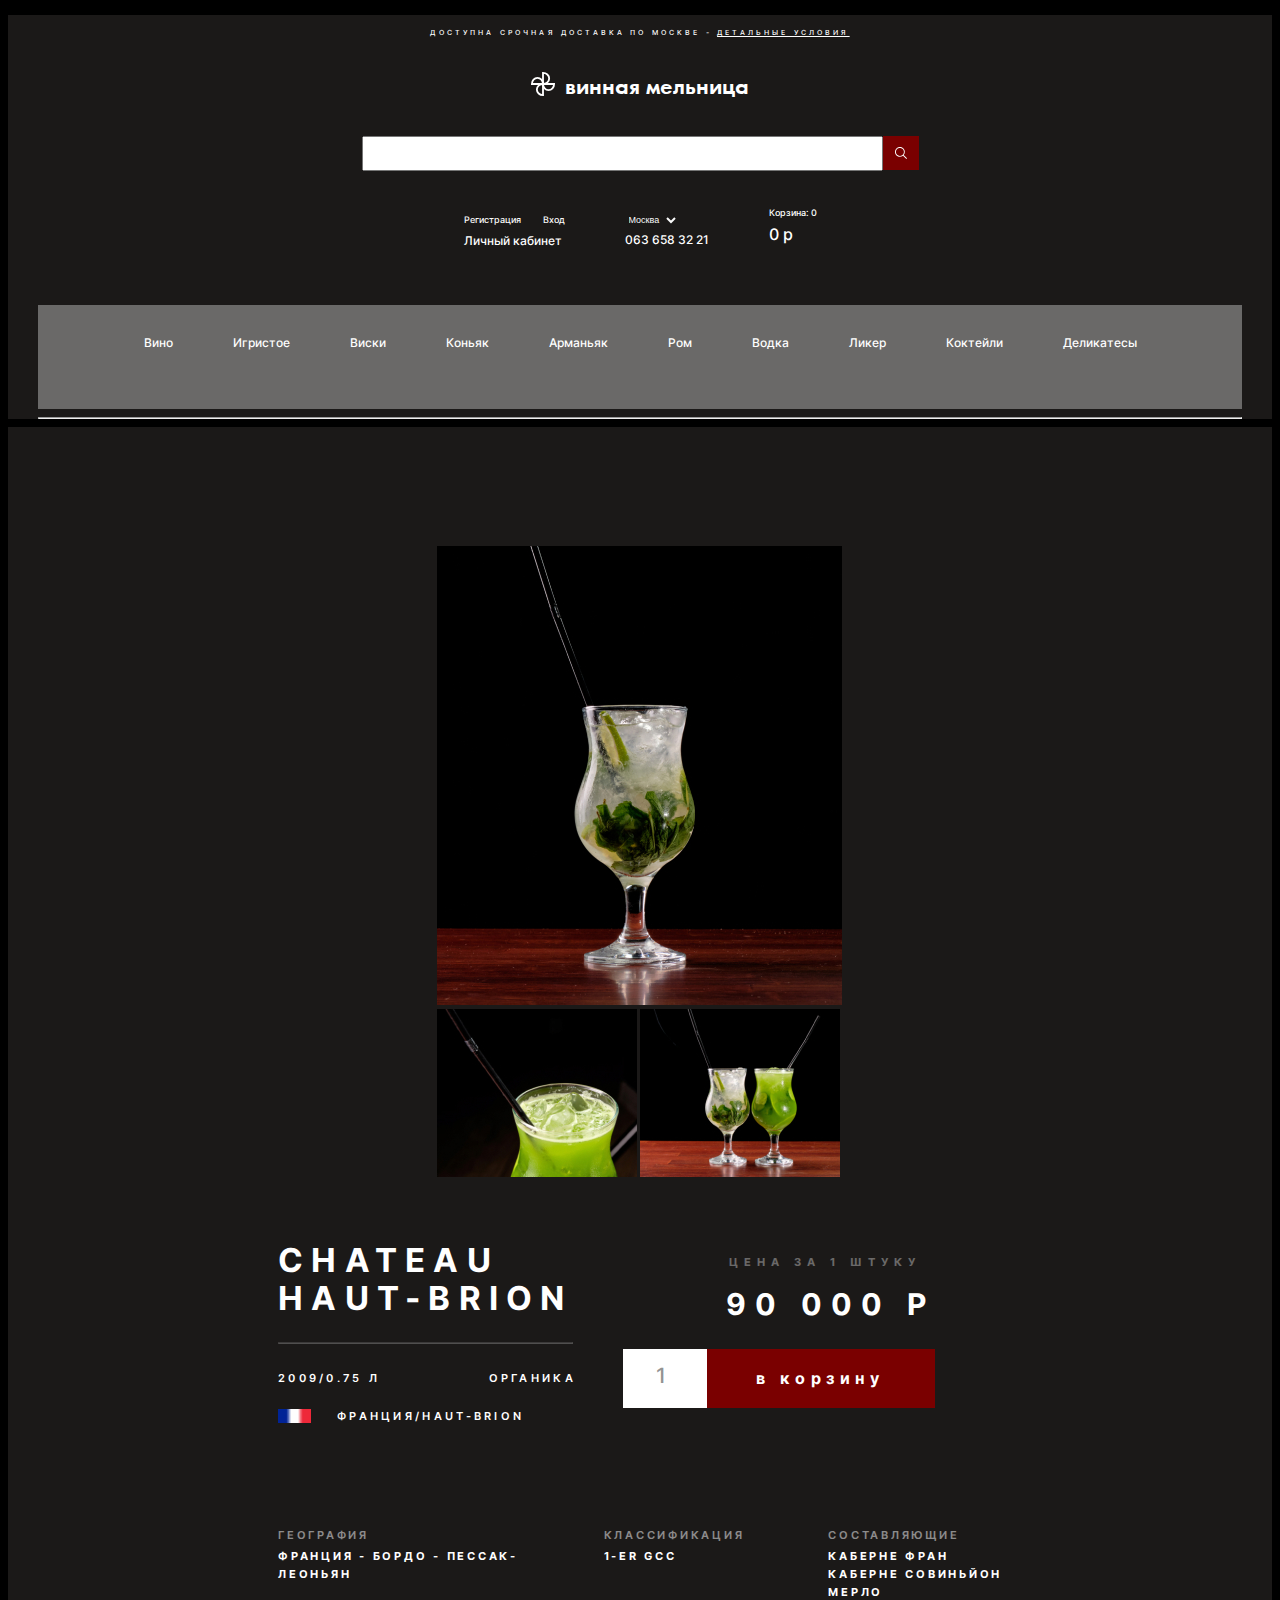
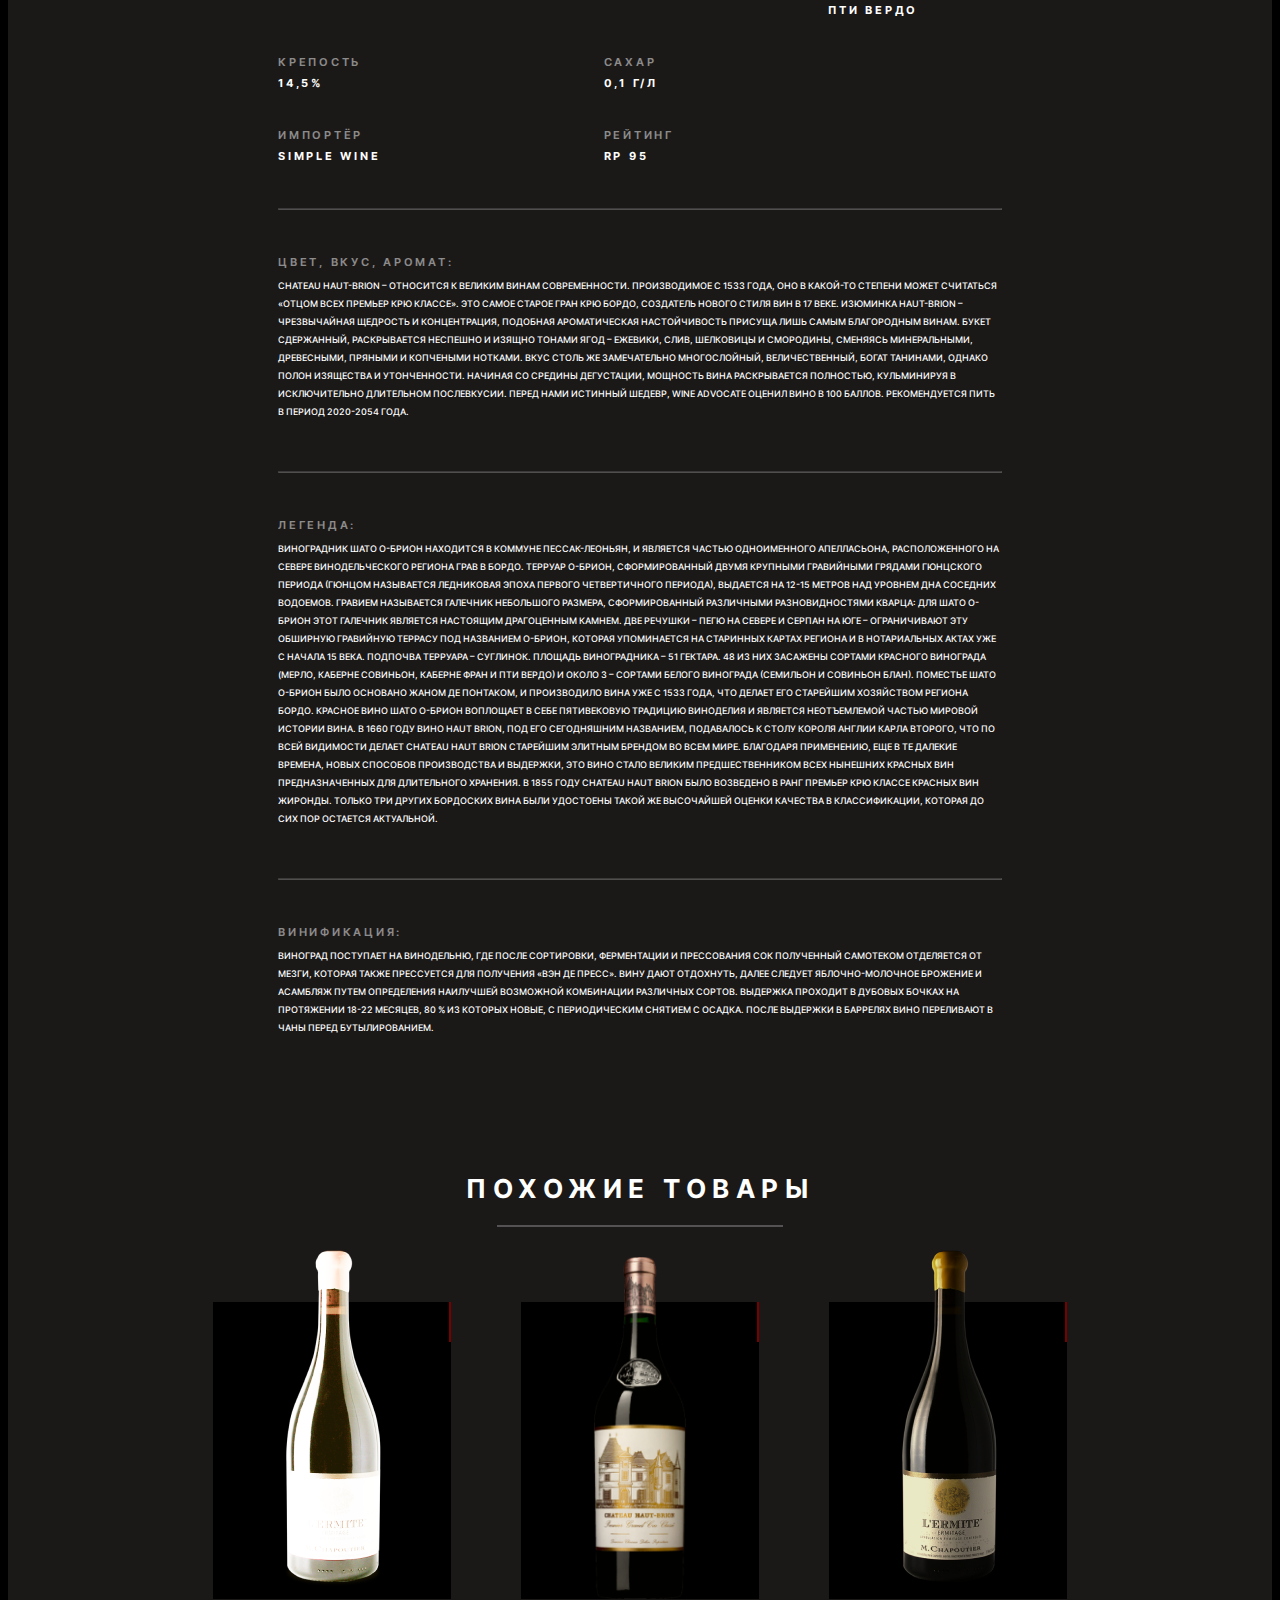
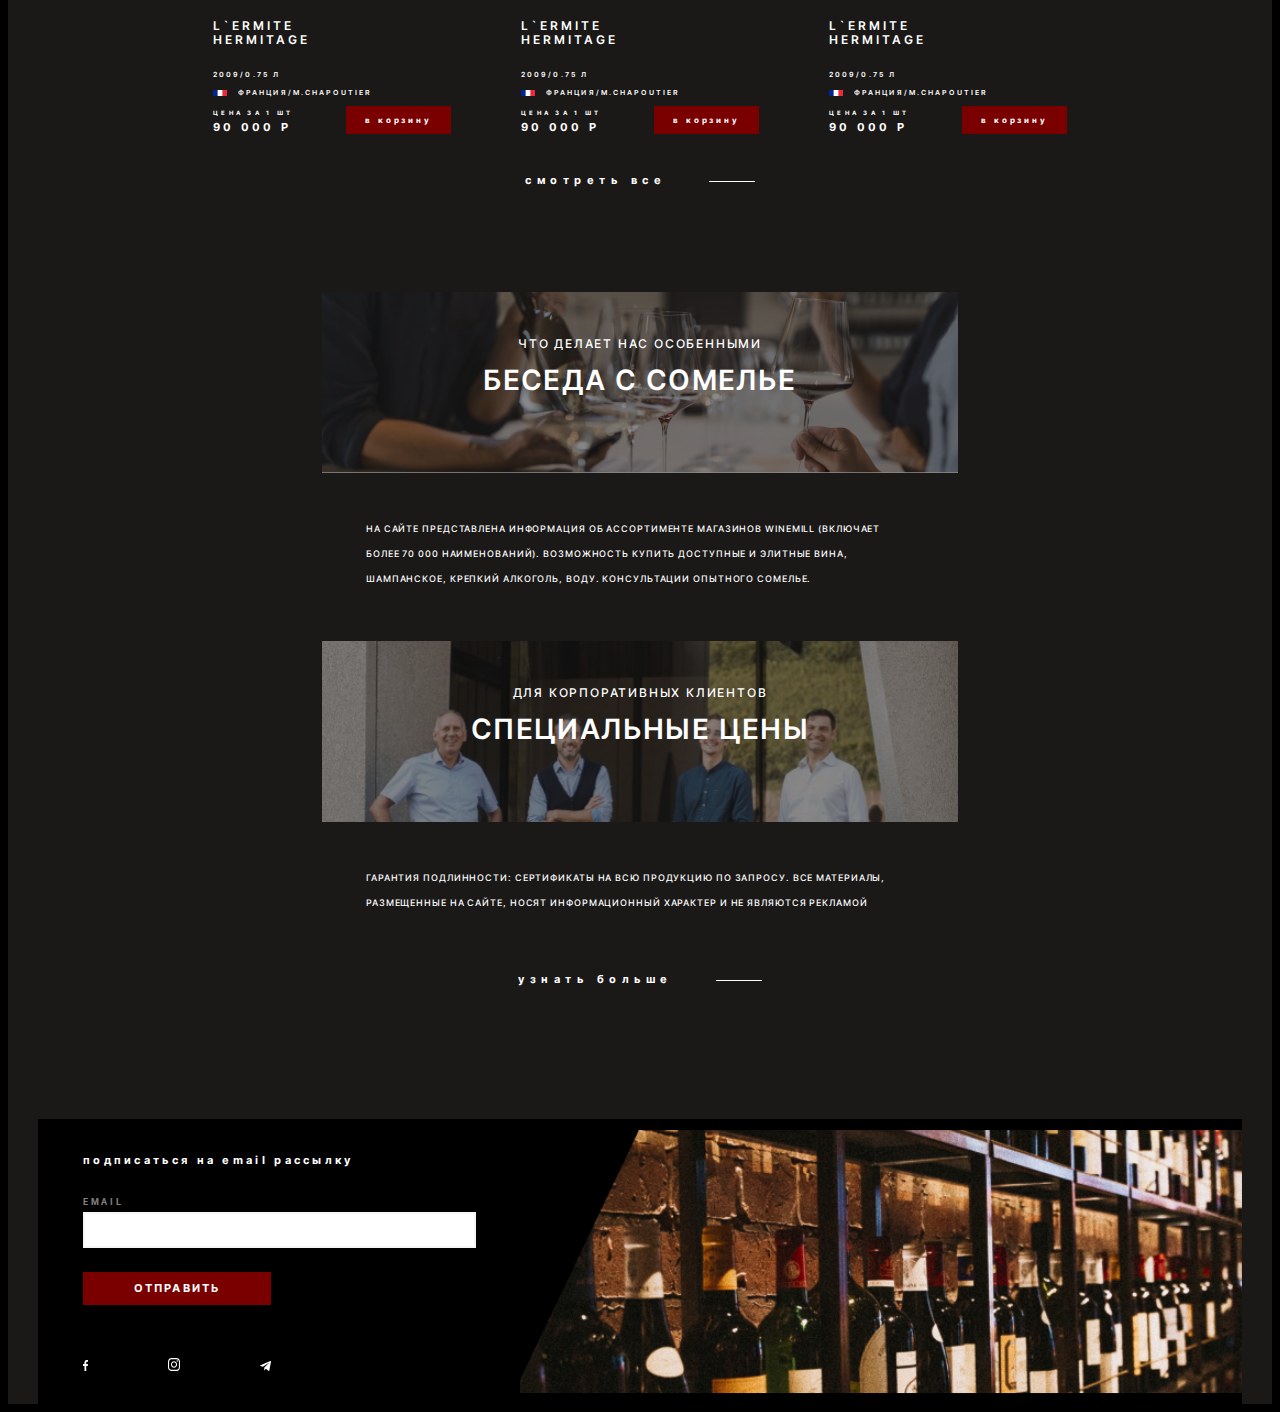
==== index.html @ d46e984d "2" ====
<!DOCTYPE html>

<html lang="ru">

<head>
    <meta charset="UTF-8">
    <meta name="viewport" content="width=device-width, initial-scale = 1.0">
    <title>Винная мельница</title>
    <link rel="stylesheet" href="https://cdn.jsdelivr.net/npm/@fancyapps/ui/dist/fancybox.css" />
    <link rel="stylesheet" href="css/style.css">
</head>

<body>

    <header class="header">
        <div class="container">
            <div class="header__delivery">
                <div class="header__delivery-description">доступна срочная доставка по москве <span>-</span>
                    <a class="header__link" href="#">детальные условия</a>
                </div>
            </div>
            <ul class="header__top">
                <li class="header__top-item">
                    <a class="header__logo" href="#">
                        винная мельница
                    </a>
                </li>
                <li class="header__top-item">
                    <div class="header__search">
                        <input class="header__search-input" type="search">
                        <button class="header__search-btn"></button>
                    </div>
                </li>
                <li class="header__top-item">
                    <nav class="header__nav">
                        <ul class="header__top-list">
                            <li class="header__nav-item profile">
                                <div class="header__register">
                                    <button class="header__register-btn registration">Регистрация</button>
                                    <button class="header__register-btn login">Вход</button>
                                </div>
                                <a class="header__nav-link" href="#">Личный кабинет</a>
                            </li>
                            <li class="header__nav-item phone">
                                <select class="header__place">
                                    <option>Москва</option>
                                    <option>Париж</option>
                                    <option>Мадрид</option>
                                    <option>София</option>
                                </select>
                                <a class="header__nav-number" href="tel: 0636583521">063 658 32 21</a>
                            </li>
                            <li class="header__nav-item bin">
                                <div class="header__nav-bin">Корзина: <span>0</span></div>
                                <div class="header__nav-price">0 <span>р</span></div>
                            </li>
                        </ul>
                    </nav>
                </li>
            </ul>
            <nav class="header__nav">
                <ul class="header__bottom-list">
                    <li class="header__nav-item">
                        <a class="header__bottom-link wow tada" href="#">Вино</a>
                    </li>
                    <li class="header__nav-item">
                        <a class="header__bottom-link" href="#">Игристое</a>
                    </li>
                    <li class="header__nav-item">
                        <a class="header__bottom-link" href="#">Виски</a>
                    </li>
                    <li class="header__nav-item">
                        <a class="header__bottom-link" href="#">Коньяк</a>
                    </li>
                    <li class="header__nav-item">
                        <a class="header__bottom-link" href="#">Арманьяк</a>
                    </li>
                    <li class="header__nav-item">
                        <a class="header__bottom-link" href="#">Ром</a>
                    </li>
                    <li class="header__nav-item">
                        <a class="header__bottom-link" href="#">Водка</a>
                    </li>
                    <li class="header__nav-item">
                        <a class="header__bottom-link" href="#">Ликер</a>
                    </li>
                    <li class="header__nav-item">
                        <a class="header__bottom-link" href="#">Коктейли</a>
                    </li>
                    <li class="header__nav-item">
                        <a class="header__bottom-link" href="#">Деликатесы</a>
                    </li>
                </ul>
                <hr>
            </nav>
        </div>
    </header>

    <div class="main">
        <div class="container">
            <section class="product">
                <div class="product__wrapper">
                    <div class="product__img">
                        <ul class="product__img-list">
                            <li class="product__img-item">
                                <img src="/images/product-frontview1.jpg" data-fancybox="single" alt="front view image">
                            </li>
                            <li class="product__img-item">
                                <img src="/images/product-enlargeview1.jpg" data-fancybox="single"
                                    alt="enlarge view image">
                            </li>
                            <li class="product__img-item">
                                <img src="/images/product-bothview1.jpg" data-fancybox="single"
                                    alt="both glass view image">
                            </li>
                        </ul>
                    </div>
                    <div class="product__content">
                        <div class="product__content-wrapper">
                            <div class="product__main-info">
                                <div class="main-infotitle">
                                    <h1 class="product__title">
                                        chateau<br>
                                        haut-brion
                                    </h1>
                                    <hr>
                                    <div class="any-data">
                                        2009/0.75 л
                                        <span class="any-data__description">органика</span>
                                    </div>
                                    <div class="manufacture">франция/HAUT-BRION</div>
                                </div>
                                <div class="main-infoprice">
                                    <div class="product__price">
                                        <span class="product__price-description">цена за 1 штуку</span>
                                        90 000 р
                                    </div>
                                    <div class="product__bin">
                                        <div class="product__count">
                                            1
                                        </div>
                                        <div class="count-plus">
                                            <svg xmlns="http://www.w3.org/2000/svg" height="24px" viewBox="0 0 24 24"
                                                width="24px" fill="#FFFFFF">
                                                <path d="M0 0h24v24H0z" fill="none" />
                                                <path d="M12 8l-6 6 1.41 1.41L12 10.83l4.59 4.58L18 14z" />
                                            </svg>
                                        </div>
                                        <div class="count-minus">
                                            <svg xmlns="http://www.w3.org/2000/svg" height="24px" viewBox="0 0 24 24"
                                                width="24px" fill="#FFFFFF">
                                                <path d="M0 0h24v24H0z" fill="none" />
                                                <path d="M16.59 8.59L12 13.17 7.41 8.59 6 10l6 6 6-6z" />
                                            </svg>
                                        </div>
                                        <button class="btn product__btn">в корзину</button>
                                    </div>
                                </div>
                            </div>
                            <div class="product__description">
                                <ul class="description-list">
                                    <li class="description-list__item">
                                        <h2 class="description-list__title">
                                            <span class="description-list__subtitle">география</span>
                                            Франция - Бордо - Пессак-Леоньян
                                        </h2>
                                    </li>
                                    <li class="description-list__item">
                                        <h2 class="description-list__title">
                                            <span class="description-list__subtitle">классификация</span>
                                            1-er gcc
                                        </h2>
                                    </li>
                                    <li class="description-list__item">
                                        <h2 class="description-list__title">
                                            <span class="description-list__subtitle">составляющие</span>
                                            Каберне Фран<br>
                                            Каберне Совиньйон<br>
                                            Мерло<br>
                                            Пти Вердо
                                        </h2>
                                    </li>
                                    <li class="description-list__item">
                                        <h2 class="description-list__title">
                                            <span class="description-list__subtitle">крепость</span>
                                            14,5%
                                        </h2>
                                    </li>
                                    <li class="description-list__item">
                                        <h2 class="description-list__title">
                                            <span class="description-list__subtitle">сахар</span>
                                            0,1 г/л
                                        </h2>
                                    </li>
                                    <li class="description-list__item">
                                        <h2 class="description-list__title">
                                            <span class="description-list__subtitle">импортёр</span>
                                            simple wine
                                        </h2>
                                    </li>
                                    <li class="description-list__item">
                                        <h2 class="description-list__title">
                                            <span class="description-list__subtitle">рейтинг</span>
                                            rp 95
                                        </h2>
                                    </li>
                                </ul>
                                <hr>
                            </div>
                            <div class="product__legend">
                                <ul class="legend-list">
                                    <li class="legend-list__item">
                                        <h2 class="legend-list__title">цвет, вкус, аромат:</h2>
                                        <div class="text">
                                            <p>
                                                Chateau Haut-Brion – относится к великим винам современности.
                                                Производимое с 1533 года, оно в какой-то степени может считаться «отцом
                                                всех Премьер Крю Классе». Это самое старое Гран Крю Бордо, создатель
                                                нового стиля вин в 17 веке. Изюминка Haut-Brion – чрезвычайная щедрость
                                                и концентрация, подобная ароматическая настойчивость присуща лишь самым
                                                благородным винам. Букет сдержанный, раскрывается неспешно и изящно
                                                тонами ягод – ежевики, слив, шелковицы и смородины, сменяясь
                                                минеральными, древесными, пряными и копчеными нотками. Вкус столь же
                                                замечательно многослойный, величественный, богат танинами, однако полон
                                                изящества и утонченности. Начиная со средины дегустации, мощность вина
                                                раскрывается полностью, кульминируя в исключительно длительном
                                                послевкусии. Перед нами истинный шедевр, Wine Advocate оценил вино в 100
                                                баллов. Рекомендуется пить в период 2020-2054 года.
                                            </p>
                                        </div>
                                        <hr>
                                    </li>
                                    <li class="legend-list__item">
                                        <h2 class="legend-list__title">Легенда:</h2>
                                        <div class="text">
                                            <p>
                                                Виноградник Шато О-Брион находится в коммуне Пессак-Леоньян, и является
                                                частью одноименного апелласьона, расположенного на севере
                                                винодельческого региона Грав в Бордо. Терруар О-Брион, сформированный
                                                двумя крупными гравийными грядами гюнцского периода (гюнцом называется
                                                ледниковая эпоха первого четвертичного периода), выдается на 12-15
                                                метров над уровнем дна соседних водоемов. Гравием называется галечник
                                                небольшого размера, сформированный различными разновидностями кварца:
                                                для Шато О-Брион этот галечник является настоящим драгоценным камнем.
                                                Две речушки – Пегю на севере и Серпан на юге – ограничивают эту обширную
                                                гравийную террасу под названием О-Брион, которая упоминается на
                                                старинных картах региона и в нотариальных актах уже с начала 15 века.
                                                Подпочва терруара – суглинок. Площадь виноградника – 51 гектара. 48 из
                                                них засажены сортами красного винограда (Мерло, Каберне Совиньон,
                                                Каберне Фран и Пти Вердо) и около 3 – сортами белого винограда (Семильон
                                                и Совиньон Блан). Поместье Шато О-Брион было основано Жаном де Понтаком,
                                                и производило вина уже с 1533 года, что делает его старейшим хозяйством
                                                региона Бордо. Красное вино Шато О-Брион воплощает в себе пятивековую
                                                традицию виноделия и является неотъемлемой частью мировой истории вина.
                                                В 1660 году вино Haut Brion, под его сегодняшним названием, подавалось к
                                                столу короля Англии Карла Второго, что по всей видимости делает Chateau
                                                Haut Brion старейшим элитным брендом во всем мире. Благодаря применению,
                                                еще в те далекие времена, новых способов производства и выдержки, это
                                                вино стало великим предшественником всех нынешних красных вин
                                                предназначенных для длительного хранения. В 1855 году Chateau Haut Brion
                                                было возведено в ранг Премьер Крю Классе красных вин Жиронды. Только три
                                                других бордоских вина были удостоены такой же высочайшей оценки качества
                                                в классификации, которая до сих пор остается актуальной.
                                            </p>
                                        </div>
                                        <hr>
                                    </li>
                                    <li class="legend-list__item">
                                        <h2 class="legend-list__title">винификация:</h2>
                                        <div class="text">
                                            <p>
                                                Виноград поступает на винодельню, где после сортировки, ферментации и
                                                прессования сок полученный самотеком отделяется от мезги, которая также
                                                прессуется для получения «вэн де пресс». Вину дают отдохнуть, далее
                                                следует яблочно-молочное брожение и асамбляж путем определения наилучшей
                                                возможной комбинации различных сортов. Выдержка проходит в дубовых
                                                бочках на протяжении 18-22 месяцев, 80 % из которых новые, с
                                                периодическим снятием с осадка. После выдержки в баррелях вино
                                                переливают в чаны перед бутылированием.
                                            </p>
                                        </div>
                                        <hr>
                                    </li>
                                </ul>
                            </div>
                        </div>
                    </div>
                </div>
            </section>
            
            <section class="similar">
                <h2 class="similar__title">похожие товары</h2>
                <ul class="similar__product-list">
                    <li class="similar__item">
                        <a class="content-link" href="#">
                            <div class="content-link__img">
                                <img src="/images/wine-Dry.png" alt="wine Dry">
                            </div>
                            <div class="content-link__description">
                                <h2 class="content-link__title">
                                    l`ermite<br>
                                    hermitage
                                </h2>
                                <div class="any-data">2009/0.75 л</div>
                                <h3 class="content-link__subtitle">
                                    франция/<span class="content-link__manufacturer">m.chapoutier</span>
                                </h3>
                                <div class="content-price__wrapper">
                                    <div class="content-link__price">
                                        цена за 1 шт
                                        <div class="count-price">90 000 р</div>
                                    </div>
                                    <button class="btn content-link__btn">в корзину</button>
                                </div>
                            </div>
                        </a>
                    </li>
                    <li class="similar__item">
                        <a class="content-link" href="#">
                            <div class="content-link__img">
                                <img src="/images/wine-Brot.png" alt="wine Brot">
                            </div>
                            <div class="content-link__description">
                                <h2 class="content-link__title">
                                    l`ermite<br>
                                    hermitage
                                </h2>
                                <div class="any-data">2009/0.75 л</div>
                                <h3 class="content-link__subtitle">
                                    франция/<span class="content-link__manufacturer">m.chapoutier</span>
                                </h3>
                                <div class="content-price__wrapper">
                                    <div class="content-link__price">
                                        цена за 1 шт
                                        <div class="count-price">90 000 р</div>
                                    </div>
                                    <button class="btn content-link__btn">в корзину</button>
                                </div>
                            </div>
                        </a>
                    </li>
                    <li class="similar__item">
                        <a class="content-link" href="#">
                            <div class="content-link__img">
                                <img src="/images/wine1.png" alt="wine Dessert">
                            </div>
                            <div class="content-link__description">
                                <h2 class="content-link__title">
                                    l`ermite<br>
                                    hermitage
                                </h2>
                                <div class="any-data">2009/0.75 л</div>
                                <h3 class="content-link__subtitle">
                                    франция/<span class="content-link__manufacturer">m.chapoutier</span>
                                </h3>
                                <div class="content-price__wrapper">
                                    <div class="content-link__price">
                                        цена за 1 шт
                                        <div class="count-price">90 000 р</div>
                                    </div>
                                    <button class="btn content-link__btn">в корзину</button>
                                </div>
                            </div>
                        </a>
                    </li>
                </ul>
                <ul class="similar__product-list content-more content-more--active">
                    <li class="similar__item">
                        <a class="content-link" href="#">
                            <div class="content-link__img">
                                <img src="/images/wine1.png" alt="wine Dessert">
                            </div>
                            <div class="content-link__description">
                                <h2 class="content-link__title">
                                    l`ermite<br>
                                    hermitage
                                </h2>
                                <div class="any-data">2009/0.75 л</div>
                                <h3 class="content-link__subtitle">
                                    франция/<span class="content-link__manufacturer">m.chapoutier</span>
                                </h3>
                                <div class="content-price__wrapper">
                                    <div class="content-link__price">
                                        цена за 1 шт
                                        <div class="count-price">90 000 р</div>
                                    </div>
                                    <button class="btn content-link__btn">в корзину</button>
                                </div>
                            </div>
                        </a>
                    </li>
                    <li class="similar__item">
                        <a class="content-link" href="#">
                            <div class="content-link__img">
                                <img src="/images/wine-Brot.png" alt="wine Brot">
                            </div>
                            <div class="content-link__description">
                                <h2 class="content-link__title">
                                    l`ermite<br>
                                    hermitage
                                </h2>
                                <div class="any-data">2009/0.75 л</div>
                                <h3 class="content-link__subtitle">
                                    франция/<span class="content-link__manufacturer">m.chapoutier</span>
                                </h3>
                                <div class="content-price__wrapper">
                                    <div class="content-link__price">
                                        цена за 1 шт
                                        <div class="count-price">90 000 р</div>
                                    </div>
                                    <button class="btn content-link__btn">в корзину</button>
                                </div>
                            </div>
                        </a>
                    </li>
                    <li class="similar__item">
                        <a class="content-link" href="#">
                            <div class="content-link__img">
                                <img src="/images/wine-Dry.png" alt="wine Dry">
                            </div>
                            <div class="content-link__description">
                                <h2 class="content-link__title">
                                    l`ermite<br>
                                    hermitage
                                </h2>
                                <div class="any-data">2009/0.75 л</div>
                                <h3 class="content-link__subtitle">
                                    франция/<span class="content-link__manufacturer">m.chapoutier</span>
                                </h3>
                                <div class="content-price__wrapper">
                                    <div class="content-link__price">
                                        цена за 1 шт
                                        <div class="count-price">90 000 р</div>
                                    </div>
                                    <button class="btn content-link__btn">в корзину</button>
                                </div>
                            </div>
                        </a>
                    </li>
                </ul>
                <button class="btn-infoshow">смотреть все</button>
                <button class="btn-infohidde">скрыть все</button>
            </section>
            
            <section class="services">
                <ul class="services__wrapper services__list">
                    <li class="services__list-item">
                        <a class="services__list-link " href="#">
                            <img src="/images/services-list-item1.jpg" alt="services image 1">
                            <h2 class="services__list-title">
                                <span class="services__list-subtitle">что делает нас особенными</span>
                                беседа с сомелье
                            </h2>
                        </a>
                        <div class="text services__list-text">
                            <p>
                                На сайте представлена информация об ассортименте магазинов WineMill (включает более 70
                                000 наименований). Возможность купить доступные и элитные вина, шампанское, крепкий
                                алкоголь, воду. Консультации опытного сомелье.
                            </p>
                        </div>
                    </li>
                    <li class="services__list-item">
                        <a class="services__list-link" href="#">
                            <img src="/images/services-list-item2.jpg" alt="services image 2">
                            <h2 class="services__list-title">
                                <span class="services__list-subtitle">для корпоративных клиентов</span>
                                специальные цены
                            </h2>
                        </a>
                        <div class="text services__list-text">
                            <p>
                                Гарантия подлинности: сертификаты на всю продукцию по запросу. Все материалы,
                                размещенные на сайте, носят информационный характер и не являются рекламой
                            </p>
                        </div>
                    </li>
                </ul>
                <ul class="services__wrapper services__list content-more content-more--active">
                    <li class="services__list-item">
                        <a class="services__list-link " href="#">
                            <img src="/images/services-list-item1.jpg" alt="services image 1">
                            <h2 class="services__list-title">
                                <span class="services__list-subtitle">что делает нас особенными</span>
                                беседа с сомелье
                            </h2>
                        </a>
                        <div class="text services__list-text">
                            <p>
                                На сайте представлена информация об ассортименте магазинов WineMill (включает более 70
                                000 наименований). Возможность купить доступные и элитные вина, шампанское, крепкий
                                алкоголь, воду. Консультации опытного сомелье.
                            </p>
                        </div>
                    </li>
                    <li class="services__list-item">
                        <a class="services__list-link" href="#">
                            <img src="/images/services-list-item2.jpg" alt="services image 2">
                            <h2 class="services__list-title">
                                <span class="services__list-subtitle">для корпоративных клиентов</span>
                                специальные цены
                            </h2>
                        </a>
                        <div class="text services__list-text">
                            <p>
                                Гарантия подлинности: сертификаты на всю продукцию по запросу. Все материалы,
                                размещенные на сайте, носят информационный характер и не являются рекламой
                            </p>
                        </div>
                    </li>
                </ul>
                <button class="btn btn-infoshow">узнать больше</button>
                <button class="btn btn-infohidde">скрыть</button>
            </section>
            
            <section class="mail mail-product">
                <div class="mail__wrapper">
                    <h2 class="mail__title">подписаться на email рассылку</h2>
                    <form class="mail__form">
                        <label class="mail__label">
                            email
                        </label>
                        <input class="input mail__input" type="text">
                        <button class="btn btn-send" type="submit">отправить</button>
                    </form>
                    <ul class="social-list">
                        <li class="social-list__item">
                            <a class="social-list__link" href="#">
                                <svg width="5" height="11" viewBox="0 0 5 11" fill="none"
                                    xmlns="http://www.w3.org/2000/svg">
                                    <path
                                        d="M3.24818 11V5.99055H4.72901L4.94912 4.02918H3.24818V2.77987C3.24818 2.2139 3.38635 1.82639 4.09812 1.82639H5V0.0777268C4.56118 0.0240573 4.1201 -0.00185686 3.67877 0.000103396C2.36986 0.000103396 1.47119 0.912025 1.47119 2.58612V4.02551H0V5.98688H1.4744V11H3.24818Z"
                                        fill="white" />
                                </svg>
                            </a>
                        </li>
                        <li class="social-list__item">
                            <a class="social-list__link" href="#">
                                <svg width="12" height="13" viewBox="0 0 12 13" fill="none"
                                    xmlns="http://www.w3.org/2000/svg">
                                    <path
                                        d="M5.99839 3.16487C4.29477 3.16487 2.91986 4.65438 2.91986 6.5C2.91986 8.34562 4.29477 9.83513 5.99839 9.83513C7.70201 9.83513 9.07691 8.34562 9.07691 6.5C9.07691 4.65438 7.70201 3.16487 5.99839 3.16487ZM5.99839 8.66759C4.89666 8.66759 3.99757 7.69356 3.99757 6.5C3.99757 5.30644 4.89666 4.33241 5.99839 4.33241C7.10011 4.33241 7.9992 5.30644 7.9992 6.5C7.9992 7.69356 7.10011 8.66759 5.99839 8.66759ZM9.20299 2.251C8.80523 2.251 8.48402 2.59899 8.48402 3.02991C8.48402 3.46082 8.80523 3.80881 9.20299 3.80881C9.60075 3.80881 9.92197 3.46245 9.92197 3.02991C9.92209 2.92758 9.90357 2.82624 9.86748 2.73168C9.83139 2.63712 9.77843 2.55121 9.71165 2.47885C9.64486 2.4065 9.56556 2.34913 9.47827 2.31003C9.39099 2.27094 9.29744 2.25088 9.20299 2.251V2.251ZM11.9993 6.5C11.9993 5.60239 12.0068 4.71292 11.9603 3.81694C11.9138 2.77623 11.6946 1.85261 10.9922 1.0916C10.2882 0.328955 9.43715 0.0931713 8.47652 0.0427622C7.64797 -0.00764684 6.82693 0.000483674 5.99989 0.000483674C5.17134 0.000483674 4.3503 -0.00764684 3.52326 0.0427622C2.56263 0.0931713 1.71007 0.330582 1.00761 1.0916C0.303646 1.85424 0.0860026 2.77623 0.0394721 3.81694C-0.00705849 4.71454 0.00044646 5.60402 0.00044646 6.5C0.00044646 7.39598 -0.00705849 8.28708 0.0394721 9.18306C0.0860026 10.2238 0.305147 11.1474 1.00761 11.9084C1.71157 12.671 2.56263 12.9068 3.52326 12.9572C4.35181 13.0076 5.17284 12.9995 5.99989 12.9995C6.82843 12.9995 7.64947 13.0076 8.47652 12.9572C9.43715 12.9068 10.2897 12.6694 10.9922 11.9084C11.6961 11.1458 11.9138 10.2238 11.9603 9.18306C12.0083 8.28708 11.9993 7.39761 11.9993 6.5V6.5ZM10.6785 10.3343C10.5689 10.6303 10.4368 10.8514 10.2252 11.0791C10.0135 11.3084 9.81089 11.4515 9.53771 11.5702C8.74819 11.91 6.87346 11.8336 5.99839 11.8336C5.12331 11.8336 3.24708 11.91 2.45756 11.5718C2.18438 11.4531 1.98025 11.31 1.77011 11.0807C1.55847 10.8514 1.42638 10.6319 1.31681 10.336C1.00461 9.47901 1.07515 7.44802 1.07515 6.5C1.07515 5.55198 1.00461 3.51936 1.31681 2.66403C1.42638 2.36808 1.55847 2.14693 1.77011 1.91928C1.98175 1.69163 2.18438 1.5469 2.45756 1.4282C3.24708 1.08997 5.12331 1.1664 5.99839 1.1664C6.87346 1.1664 8.7497 1.08997 9.53921 1.4282C9.81239 1.5469 10.0165 1.69 10.2267 1.91928C10.4383 2.14856 10.5704 2.36808 10.68 2.66403C10.9922 3.51936 10.9216 5.55198 10.9216 6.5C10.9216 7.44802 10.9922 9.47901 10.6785 10.3343Z"
                                        fill="white" />
                                </svg>
                            </a>
                        </li>
                        <li class="social-list__item">
                            <a class="social-list__link" href="#">
                                <svg width="11" height="10" viewBox="0 0 11 10" fill="none"
                                    xmlns="http://www.w3.org/2000/svg">
                                    <path
                                        d="M10.2575 0.0657523L0.513632 4.13868C-0.151348 4.4282 -0.147501 4.83031 0.391628 5.00962L2.89327 5.85555L8.68135 1.89699C8.95504 1.71649 9.20509 1.81359 8.99955 2.01137L4.31007 6.599H4.30897L4.31007 6.5996L4.1375 9.39471C4.3903 9.39471 4.50186 9.26901 4.64365 9.12068L5.85875 7.83988L8.38623 9.86354C8.85227 10.1417 9.18695 9.99877 9.30291 9.3959L10.9621 0.920013C11.1319 0.181918 10.7021 -0.152281 10.2575 0.0657523Z"
                                        fill="white" />
                                </svg>
                            </a>
                        </li>
                    </ul>
                </div>
            </section>
        </div>
    </div>



    <script src="https://code.jquery.com/jquery-3.5.1.min.js"></script>
    <script src="/js/plugins.js"></script>
    <script src="https://cdn.jsdelivr.net/npm/@fancyapps/ui/dist/fancybox.umd.js"></script>
    <script src="js/main.min.js"></script>
</body>

</html>
---- css/style.css ----
body, .header__register-btn, .slider__title, .services__list-subtitle, .help__title {
    font-family: 'Inter-Medium';
    font-weight: 500;
}
.any-data, .manufacture, .main-infotitle .any-data, .services__list-title, .services__title, .products__filters-price .price-btn, .content-link__title, .content-link__subtitle, .description-list__subtitle, .legend-list__title {
    font-family: 'Inter-SemiBold';
    font-weight: 600;
}
.products__filters-price .price-input input::-webkit-input-placeholder {
    font-family: 'Inter-Bold';
    font-weight: 700;
}
.products__filters-price .price-input input::-moz-placeholder {
    font-family: 'Inter-Bold';
    font-weight: 700;
}
.products__filters-price .price-input input:-ms-input-placeholder {
    font-family: 'Inter-Bold';
    font-weight: 700;
}
.products__filters-price .price-input input::-ms-input-placeholder {
    font-family: 'Inter-Bold';
    font-weight: 700;
}
.btn-send, .count-price, .navigation__title, .products__filters-price .price-input input, .products__filters-price .price-input input::placeholder, .content-link__price, .mail__title, .product__title, .product__price, .similar__title {
    font-family: 'Inter-Bold';
    font-weight: 700;
}
.btn, .btn-infoshow, .btn-infohidde, .btn-info, .subtitle, .product__btn, .description-list__title {
    font-family: 'Inter-Bold';
    font-weight: 800;
}
.products__filters-title, .products__filters-label, .products__content-btn, .products__content-select {
    font-family: 'Roboto-Medium';
    font-weight: 500;
}
.mail__label {
    font-family: 'Roboto-Bold';
    font-weight: 700;
}
.header__logo {
    font-family: 'FuturaDemic';
    font-weight: 600;
}
.title-span {
    font-family: 'AlexBrush-Regular';
    font-weight: 400;
}
@font-face {
    src: url("/fonts/Inter-Regular.woff2");
    font-family: 'Inter-Regular';
    font-weight: 400;
    font-style: normal;
    font-display: swap;
}
@font-face {
    src: url("/fonts/Inter-Medium.woff2");
    font-family: 'Inter-Medium';
    font-weight: 500;
    font-style: normal;
    font-display: swap;
}
@font-face {
    src: url("/fonts/Inter-SemiBold.woff2");
    font-family: 'Inter-SemiBold';
    font-weight: 600;
    font-style: normal;
    font-display: swap;
}
@font-face {
    src: url("/fonts/Inter-Bold.woff2");
    font-family: 'Inter-Bold';
    font-weight: 700;
    font-style: normal;
    font-display: swap;
}
@font-face {
    src: url("/fonts/Inter-ExtraBold.woff2");
    font-family: 'Inter-ExtraBold';
    font-weight: 800;
    font-style: normal;
    font-display: swap;
}
@font-face {
    src: url("/fonts/Roboto-Medium.woff2");
    font-family: 'Roboto-Medium';
    font-weight: 500;
    font-style: normal;
    font-display: swap;
}
@font-face {
    src: url("/fonts/Roboto-Bold.woff2");
    font-family: 'Roboto-Bold';
    font-weight: 700;
    font-style: normal;
    font-display: swap;
}
@font-face {
    src: url("/fonts/FuturaDemic.woff2");
    font-family: 'FuturaDemic';
    font-weight: 600;
    font-style: normal;
    font-display: swap;
}
@font-face {
    src: url("/fonts/AlexBrush-Regular.woff2");
    font-family: 'AlexBrush-Regular';
    font-weight: 400;
    font-style: normal;
    font-display: swap;
}
.slick-slider {
    position: relative;
    display: block;
    -webkit-box-sizing: border-box;
    box-sizing: border-box;
    -webkit-touch-callout: none;
    -webkit-user-select: none;
    -moz-user-select: none;
    -ms-user-select: none;
    user-select: none;
    -ms-touch-action: pan-y;
    touch-action: pan-y;
    -webkit-tap-highlight-color: transparent;
}
.slick-list {
    position: relative;
    overflow: hidden;
    display: block;
    margin: 0;
    padding: 0;
}
.slick-list:focus {
    outline: none;
}
.slick-list.dragging {
    cursor: pointer;
    cursor: hand;
}
.slick-slider .slick-track, .slick-slider .slick-list {
    -webkit-transform: translate3d(0,  0,  0);
    -ms-transform: translate3d(0,  0,  0);
    transform: translate3d(0,  0,  0);
}
.slick-track {
    position: relative;
    left: 0;
    top: 0;
    display: block;
    margin-left: auto;
    margin-right: auto;
}
.slick-track:before, .slick-track:after {
    content: "";
    display: table;
}
.slick-track:after {
    clear: both;
}
.slick-loading .slick-track {
    visibility: hidden;
}
.slick-slide {
    float: left;
    height: 100%;
    min-height: 1px;
    display: none;
}
[dir="rtl"] .slick-slide {
    float: right;
}
.slick-slide img {
    display: block;
}
.slick-slide.slick-loading img {
    display: none;
}
.slick-slide.dragging img {
    pointer-events: none;
}
.slick-initialized .slick-slide {
    display: block;
}
.slick-loading .slick-slide {
    visibility: hidden;
}
.slick-vertical .slick-slide {
    display: block;
    height: auto;
    border: 1px solid transparent;
}
.slick-arrow.slick-hidden {
    display: none;
}
.btn {
    min-width: 105px;
    padding: 8px 13px;
    cursor: pointer;
    outline: transparent;
    border: none;
    color: #fff;
    background-color: #7A0000;
    font-size: 8px;
    line-height: 10px;
    text-align: center;
    letter-spacing: 0.35em;
}
.btn-infohidde {
    display: none;
}
.btn-infoshow, .btn-infohidde, .btn-info {
    cursor: pointer;
    margin-top: 50px;
    padding-right: 89px;
    outline: transparent;
    border: none;
    background-color: transparent;
    color: #fff;
    font-size: 11px;
    line-height: 13px;
    letter-spacing: 0.5em;
    position: relative;
    -webkit-transition: all .3s;
    -o-transition: all .3s;
    transition: all .3s;
}
.btn-infoshow:hover, .btn-infohidde:hover, .btn-info:hover {
    color: #7A0000;
}
.btn-infoshow:hover::after, .btn-infohidde:hover::after, .btn-info:hover::after {
    background-color: #7A0000;
}
.btn-infoshow::after, .btn-infohidde::after, .btn-info::after {
    position: absolute;
    content: "";
    right: 0;
    top: 50%;
    width: 46px;
    height: 1px;
    background-color: #fff;
}
.btn-send {
    margin-bottom: 50px;
    font-size: 11px;
    line-height: 13px;
    letter-spacing: 0.2em;
    font-weight: 700;
    text-transform: uppercase;
    font-variant: small-caps;
    min-width: 188px;
    min-height: 33px;
    position: relative;
}
.btn-send::before {
    position: absolute;
    content: "";
    background-color: transparent;
    left: 0;
    top: 0;
    width: 0;
    height: 100%;
    opacity: 0.5;
    -webkit-transition: all 2s;
    -o-transition: all 2s;
    transition: all 2s;
}
.btn-send:hover::before {
    width: 100%;
    background-color: #e3cfcf;
}
.title-color .btn-plus, .title-sweety .btn-plus, .title-price .btn-plus, .title-country .btn-plus {
    display: none;
}
.title-color .btn-minus, .title-sweety .btn-minus, .title-price .btn-minus, .title-country .btn-minus {
    display: block;
}
.btn-plus, .btn-minus {
    position: absolute;
    z-index: 10;
    cursor: pointer;
    background-color: transparent;
    outline: transparent;
    border: none;
    text-align: center;
    top: 0;
    right: 0;
    width: 28px;
    height: 28px;
}
.content-link__btn {
    position: relative;
}
.content-link__btn::before {
    position: absolute;
    content: "";
    background-color: #fff;
    left: 0;
    top: 0;
    width: 0;
    height: 100%;
    opacity: 0.5;
    -webkit-transition: all 2s;
    -o-transition: all 2s;
    transition: all 2s;
}
html, body {
    -webkit-box-sizing: border-box;
    box-sizing: border-box;
    overflow-x: hidden;
    scroll-behavior: smooth;
}
body {
    min-height: 100%}
.container {
    background-color: #1B1918;
    -webkit-box-sizing: border-box;
    box-sizing: border-box;
    max-width: 1340px;
    padding: 0 30px;
    margin: 0 auto;
}
.main {
    background: #000;
}
.text {
    font-size: 9px;
    line-height: 18px;
    text-transform: uppercase;
}
.any-data {
    margin-bottom: 4px;
    font-size: 7px;
    line-height: 14px;
    letter-spacing: 0.3em;
    text-transform: uppercase;
}
.count-price {
    font-size: 11px;
    line-height: 14px;
    letter-spacing: 0.3em;
    text-transform: uppercase;
}
.subtitle {
    display: block;
    margin-top: 31px;
    font-size: 11px;
    line-height: 13px;
    letter-spacing: 0.5em;
}
.title-span {
    margin-bottom: 3px;
    text-transform: initial;
    font-size: 48px;
    line-height: 60px;
    opacity: 0.75;
    display: block;
}
.input {
    margin-bottom: 24px;
    outline: transparent;
    border: 2px solid #f5f5f5;
    display: block;
    min-height: 36px;
    -webkit-box-sizing: border-box;
    box-sizing: border-box;
    padding: 0 20px;
    width: 100%}
.social-list {
    display: -webkit-box;
    display: -ms-flexbox;
    display: flex;
    -webkit-box-pack: justify;
    -ms-flex-pack: justify;
    justify-content: space-between;
    max-width: 188px;
}
.social-list__link {
    cursor: pointer;
}
.navigation {
    margin-top: 67px;
    font-size: 12px;
    line-height: 30px;
    display: -webkit-box;
    display: -ms-flexbox;
    display: flex;
    -webkit-box-pack: justify;
    -ms-flex-pack: justify;
    justify-content: space-between;
}
.navigation__item:nth-child(2) {
    margin-left: 60px;
}
.navigation__title {
    padding: 0 4px;
    font-size: 12px;
    line-height: 30px;
}
.navigation__list-link {
    padding: 0 4px;
    cursor: pointer;
    border: 2px solid transparent;
    -webkit-transition: all 0.3s;
    -o-transition: all 0.3s;
    transition: all 0.3s;
}
.navigation__list-link:hover {
    background-color: #fff;
    color: #EB1757;
    border: 2px solid #fff;
    border-radius: 3px;
}
.privacy-police {
    cursor: pointer;
    font-size: 12px;
    line-height: 30px;
}
.manufacture {
    padding-left: 59px;
    font-size: 11px;
    line-height: 34px;
    letter-spacing: 0.3em;
    text-transform: uppercase;
    position: relative;
}
.manufacture::before {
    position: absolute;
    content: "";
    background-size: cover;
    background-repeat: no-repeat;
    background-image: url("/images/subtitle-img.jpg");
    left: 0;
    top: 50%;
    -webkit-transform: translateY(-50%);
    -ms-transform: translateY(-50%);
    transform: translateY(-50%);
    width: 33px;
    height: 14px;
}
.main-infoprice {
    max-width: 312px;
    margin-left: 50px;
}
.main-infotitle {
    max-width: 296px;
}
.main-infotitle .any-data {
    letter-spacing: 0.3em;
    text-transform: uppercase;
    margin-top: 17px;
    position: relative;
    font-size: 11px;
    line-height: 34px;
}
.main-infotitle .any-data__description {
    text-align: right;
    right: 0;
    top: 0;
    position: absolute;
    display: block;
    width: 84px;
}
.filter-animation {
    -webkit-animation: filter-animate 2s;
    animation: filter-animate 2s;
}
@-webkit-keyframes filter-animate {
    0% {
    -webkit-transform: translateY(-24px);
    transform: translateY(-24px);
    opacity: 0;
}
100% {
    opacity: 1;
    -webkit-transform: translateY(0);
    transform: translateY(0);
}
}@keyframes filter-animate {
    0% {
    -webkit-transform: translateY(-24px);
    transform: translateY(-24px);
    opacity: 0;
}
100% {
    opacity: 1;
    -webkit-transform: translateY(0);
    transform: translateY(0);
}
}.product-animation {
    -webkit-animation: product-animate 2s;
    animation: product-animate 2s;
}
@-webkit-keyframes product-animate {
    0% {
    -webkit-transform: perspective(100px) translate3d(0,  0,  -50px) scale3d(0.5,  0.5,  0.5);
    transform: perspective(100px) translate3d(0,  0,  -50px) scale3d(0.5,  0.5,  0.5);
}
100% {
    -webkit-transform: perspective(0) translate3d(0,  0,  0) scale3d(1,  1,  1);
    transform: perspective(0) translate3d(0,  0,  0) scale3d(1,  1,  1);
}
}@keyframes product-animate {
    0% {
    -webkit-transform: perspective(100px) translate3d(0,  0,  -50px) scale3d(0.5,  0.5,  0.5);
    transform: perspective(100px) translate3d(0,  0,  -50px) scale3d(0.5,  0.5,  0.5);
}
100% {
    -webkit-transform: perspective(0) translate3d(0,  0,  0) scale3d(1,  1,  1);
    transform: perspective(0) translate3d(0,  0,  0) scale3d(1,  1,  1);
}
}.item1 {
    display: none;
}
.services-animation-item1 {
    -webkit-animation: animate-services-item1 2s;
    animation: animate-services-item1 2s;
}
@-webkit-keyframes animate-services-item1 {
    0% {
    opacity: 0;
    -webkit-transform: translateX(-100px);
    transform: translateX(-100px);
}
100% {
    opacity: 1;
    -webkit-transform: translateX(0);
    transform: translateX(0);
}
}@keyframes animate-services-item1 {
    0% {
    opacity: 0;
    -webkit-transform: translateX(-100px);
    transform: translateX(-100px);
}
100% {
    opacity: 1;
    -webkit-transform: translateX(0);
    transform: translateX(0);
}
}.item2 {
    display: none;
}
.services-animation-item2 {
    -webkit-animation: animate-services-item2 2s;
    animation: animate-services-item2 2s;
}
@-webkit-keyframes animate-services-item2 {
    0% {
    opacity: 0;
    -webkit-transform: translateY(100px);
    transform: translateY(100px);
}
100% {
    opacity: 1;
    -webkit-transform: translateY(0);
    transform: translateY(0);
}
}@keyframes animate-services-item2 {
    0% {
    opacity: 0;
    -webkit-transform: translateY(100px);
    transform: translateY(100px);
}
100% {
    opacity: 1;
    -webkit-transform: translateY(0);
    transform: translateY(0);
}
}.item3 {
    display: none;
}
.services-animation-item3 {
    -webkit-animation: animate-services-item3 2s;
    animation: animate-services-item3 2s;
}
@-webkit-keyframes animate-services-item3 {
    0% {
    opacity: 0;
    -webkit-transform: translateX(100px);
    transform: translateX(100px);
}
100% {
    opacity: 1;
    -webkit-transform: translateX(0);
    transform: translateX(0);
}
}@keyframes animate-services-item3 {
    0% {
    opacity: 0;
    -webkit-transform: translateX(100px);
    transform: translateX(100px);
}
100% {
    opacity: 1;
    -webkit-transform: translateX(0);
    transform: translateX(0);
}
}.subtitle-animation {
    -webkit-animation: subtitle-animate 12s;
    animation: subtitle-animate 12s;
}
@-webkit-keyframes subtitle-animate {
    0% {
    opacity: 0;
    -webkit-transform: perspective(50px) translate3d(0,  0,  30px);
    transform: perspective(50px) translate3d(0,  0,  30px);
}
100% {
    opacity: 1;
    -webkit-transform: perspective(0) translate3d(0,  0,  0);
    transform: perspective(0) translate3d(0,  0,  0);
}
}@keyframes subtitle-animate {
    0% {
    opacity: 0;
    -webkit-transform: perspective(50px) translate3d(0,  0,  30px);
    transform: perspective(50px) translate3d(0,  0,  30px);
}
100% {
    opacity: 1;
    -webkit-transform: perspective(0) translate3d(0,  0,  0);
    transform: perspective(0) translate3d(0,  0,  0);
}
}.slider-span-animation {
    -webkit-animation: slider-span-animate 5s;
    animation: slider-span-animate 5s;
}
@-webkit-keyframes slider-span-animate {
    0% {
    opacity: 0;
    -webkit-transform: perspective(50px) translate3d(0,  0,  30px);
    transform: perspective(50px) translate3d(0,  0,  30px);
}
70% {
    opacity: 1;
    -webkit-transform: perspective(0) translate3d(0,  0,  0);
    transform: perspective(0) translate3d(0,  0,  0);
}
}@keyframes slider-span-animate {
    0% {
    opacity: 0;
    -webkit-transform: perspective(50px) translate3d(0,  0,  30px);
    transform: perspective(50px) translate3d(0,  0,  30px);
}
70% {
    opacity: 1;
    -webkit-transform: perspective(0) translate3d(0,  0,  0);
    transform: perspective(0) translate3d(0,  0,  0);
}
}*, *::before *::after {
    -webkit-box-sizing: inherit;
    box-sizing: inherit;
}
html {
    -webkit-box-sizing: border-box;
    box-sizing: border-box;
}
a {
    text-decoration: none;
    display: inline-block;
    color: inherit;
}
body {
    background-color: #000;
    color: #fff;
    font-weight: 500;
}
button {
    margin: 0;
    padding: 0;
}
ul, li {
    margin: 0;
    padding: 0;
    list-style: none;
}
ol, li {
    margin: 0;
    padding: 0;
    list-style: none;
}
p {
    margin: 0;
}
h1, h2, h3, h4, h6 {
    margin: 0;
    padding: 0;
}
.slick-slider {
    position: relative;
    display: block;
    -webkit-box-sizing: border-box;
    box-sizing: border-box;
    -webkit-touch-callout: none;
    -webkit-user-select: none;
    -moz-user-select: none;
    -ms-user-select: none;
    user-select: none;
    -ms-touch-action: pan-y;
    touch-action: pan-y;
    -webkit-tap-highlight-color: transparent;
}
.slick-list {
    position: relative;
    overflow: hidden;
    display: block;
    margin: 0;
    padding: 0;
}
.slick-list:focus {
    outline: none;
}
.slick-list.dragging {
    cursor: pointer;
    cursor: hand;
}
.slick-slider .slick-track, .slick-slider .slick-list {
    -webkit-transform: translate3d(0,  0,  0);
    -ms-transform: translate3d(0,  0,  0);
    transform: translate3d(0,  0,  0);
}
.slick-track {
    position: relative;
    left: 0;
    top: 0;
    display: block;
    margin-left: auto;
    margin-right: auto;
}
.slick-track:before, .slick-track:after {
    content: "";
    display: table;
}
.slick-track:after {
    clear: both;
}
.slick-loading .slick-track {
    visibility: hidden;
}
.slick-slide {
    float: left;
    height: 100%;
    min-height: 1px;
    display: none;
}
[dir="rtl"] .slick-slide {
    float: right;
}
.slick-slide img {
    display: block;
}
.slick-slide.slick-loading img {
    display: none;
}
.slick-slide.dragging img {
    pointer-events: none;
}
.slick-initialized .slick-slide {
    display: block;
}
.slick-loading .slick-slide {
    visibility: hidden;
}
.slick-vertical .slick-slide {
    display: block;
    height: auto;
    border: 1px solid transparent;
}
.slick-arrow.slick-hidden {
    display: none;
}
.header {
    padding-top: 7px;
}
.header__delivery {
    margin-bottom: 9px;
    display: -webkit-box;
    display: -ms-flexbox;
    display: flex;
    -webkit-box-pack: center;
    -ms-flex-pack: center;
    justify-content: center;
    font-size: 7px;
    line-height: 8px;
    font-weight: 500;
    letter-spacing: 0.45em;
    text-transform: uppercase;
}
.header__link {
    text-decoration: underline;
    -webkit-transition: all 0.3s;
    -o-transition: all 0.3s;
    transition: all 0.3s;
}
.header__link:hover {
    color: #EB1757;
}
.header__top {
    margin-bottom: 20px;
    -webkit-box-align: center;
    -ms-flex-align: center;
    align-items: center;
    display: -webkit-box;
    display: -ms-flexbox;
    display: flex;
    -webkit-box-pack: justify;
    -ms-flex-pack: justify;
    justify-content: space-between;
}
.header__logo {
    margin-left: 45px;
    padding-left: 34px;
    font-size: 24px;
    line-height: 28px;
    position: relative;
}
.header__logo::before {
    position: absolute;
    content: "";
    background-image: url("/images/icons/logo-icon.svg");
    width: 24px;
    height: 24px;
    background-size: cover;
    left: 0;
    top: 0;
    -webkit-transition: all 2s;
    -o-transition: all 2s;
    transition: all 2s;
}
.header__logo:hover {
    cursor: pointer;
    color: #7A0000;
}
.header__logo:hover::before {
    -webkit-transform: rotate(180deg);
    -ms-transform: rotate(180deg);
    transform: rotate(180deg);
}
.header__search {
    display: -webkit-box;
    display: -ms-flexbox;
    display: flex;
    -webkit-box-pack: start;
    -ms-flex-pack: start;
    justify-content: flex-start;
    margin: 0 37px;
}
.header__search-input {
    padding: 8px 20px;
    min-width: 519px;
    width: 100%;
    -webkit-box-sizing: border-box;
    box-sizing: border-box;
}
.header__search-btn {
    position: relative;
    cursor: pointer;
    width: 38px;
    height: 34px;
    background-color: #7A0000;
    border: none;
    outline: transparent;
}
.header__search-btn::before {
    position: absolute;
    content: "";
    background-image: url("/images/icons/search-icon.svg");
    width: 12px;
    height: 12px;
    background-size: cover;
    top: 50%;
    -webkit-transform: translateY(-50%);
    -ms-transform: translateY(-50%);
    transform: translateY(-50%);
    left: 0;
    right: 0;
    margin: 0 auto;
}
.header__top-list {
    display: -webkit-box;
    display: -ms-flexbox;
    display: flex;
}
.header__top-list li+li {
    margin-left: 60px;
}
.header__nav-number {
    display: block;
}
.header__register {
    margin-bottom: 2px;
}
.header__register-btn {
    color: #fafafa;
    background-color: transparent;
    outline: transparent;
    border: none;
    cursor: pointer;
    font-weight: 500;
    font-size: 9px;
    line-height: 11px;
    -webkit-transition: all 0.3s;
    -o-transition: all 0.3s;
    transition: all 0.3s;
    position: relative;
}
.header__register-btn::after {
    -webkit-transition: all 0.3s;
    -o-transition: all 0.3s;
    transition: all 0.3s;
    position: absolute;
    content: "";
    top: -14%;
    bottom: -14%;
    right: -14%;
    left: -14%;
    border-right: 1px solid #fff;
    border-left: 1px solid #fff;
    -webkit-transform: scaleX(0);
    -ms-transform: scaleX(0);
    transform: scaleX(0);
}
.header__register-btn::before {
    -webkit-transition: all 0.3s;
    -o-transition: all 0.3s;
    transition: all 0.3s;
    position: absolute;
    content: "";
    top: -14%;
    bottom: -14%;
    right: -14%;
    left: -14%;
    border-top: 1px solid #fff;
    border-bottom: 1px solid #fff;
    -webkit-transform: scaleY(0);
    -ms-transform: scaleY(0);
    transform: scaleY(0);
}
.header__register-btn:hover {
    color: #e85d87;
}
.header__register-btn:hover::after {
    -webkit-transform: scaleX(1);
    -ms-transform: scaleX(1);
    transform: scaleX(1);
}
.header__register-btn:hover::before {
    -webkit-transform: scaleY(1);
    -ms-transform: scaleY(1);
    transform: scaleY(1);
}
.header .login {
    margin-left: 18px;
}
.header__nav-link {
    cursor: pointer;
    font-size: 12px;
    line-height: 15px;
    -webkit-transition: all 0.3s;
    -o-transition: all 0.3s;
    transition: all 0.3s;
}
.header__nav-link:hover {
    color: #7A0000;
}
.header__place {
    cursor: pointer;
    margin-bottom: 6px;
    background-color: transparent;
    border: none;
    color: #fafafa;
    font-size: 9px;
    line-height: 11px;
}
.header__place option {
    background-color: #1B1918;
    color: #fafafa;
    font-size: 9px;
    line-height: 11px;
}
.header__nav-number {
    font-size: 12px;
    line-height: 15px;
}
.header__nav-bin {
    margin-bottom: 6px;
    font-size: 9px;
    line-height: 11px;
}
.header__bottom-list {
    background: rgba(255, 255, 255, 0.35);
    padding: 6px 0 38px;
    display: -webkit-box;
    display: -ms-flexbox;
    display: flex;
    -webkit-box-pack: start;
    -ms-flex-pack: start;
    justify-content: flex-start;
}
.header__bottom-list li:first-child {
    margin-left: 45px;
}
.header__bottom-list li+li {
    margin-left: 40px;
}
.header__bottom-link {
    position: relative;
    cursor: pointer;
    font-size: 12px;
    line-height: 15px;
    -webkit-transition: all 0.3s;
    -o-transition: all 0.3s;
    transition: all 0.3s;
}
.header__bottom-link:hover {
    color: #7A0000;
}
.header__bottom-link::before {
    -webkit-transition: all 0.3s;
    -o-transition: all 0.3s;
    transition: all 0.3s;
    position: absolute;
    content: "";
    top: -16px;
    bottom: -16px;
    right: -16px;
    left: -16px;
    border-top: 1px solid #fff;
    border-bottom: 1px solid #fff;
    -webkit-transform: scaleY(0);
    -ms-transform: scaleY(0);
    transform: scaleY(0);
}
.header__bottom-link::after {
    -webkit-transition: all 0.3s;
    -o-transition: all 0.3s;
    transition: all 0.3s;
    position: absolute;
    content: "";
    top: -16px;
    bottom: -16px;
    right: -16px;
    left: -16px;
    border-right: 1px solid #fff;
    border-left: 1px solid #fff;
    -webkit-transform: scaleX(0);
    -ms-transform: scaleX(0);
    transform: scaleX(0);
}
.header__bottom-link:hover::after {
    -webkit-transform: scaleX(1);
    -ms-transform: scaleX(1);
    transform: scaleX(1);
}
.header__bottom-link:hover::before {
    -webkit-transform: scaleY(1);
    -ms-transform: scaleY(1);
    transform: scaleY(1);
}
.header .header__delivery-description {
    margin-top: 14px;
}
.slider {
    margin-bottom: 6px;
    background-image: url("/images/slider-bg.jpg");
    background-repeat: no-repeat;
    background-size: cover;
    width: 100%;
    height: 285px;
    position: relative;
}
.slider__title {
    font-size: 38px;
    line-height: 46px;
    text-transform: uppercase;
    text-align: center;
    max-width: 495px;
    padding-top: 43px;
    padding-right: 110px;
    width: 50%;
    margin-left: auto;
}
.slider__btn {
    cursor: pointer;
    position: absolute;
    top: 50%;
    z-index: 10;
}
.slider .next-btn {
    right: 30px;
}
.slider .prev-btn {
    left: 30px;
}
.services {
    margin-bottom: 125px;
}
.services .btn-infoshow, .services .btn-infohidde {
    margin-left: 44px;
    padding-left: 0;
}
.services__wrapper {
    min-height: 10px;
    display: -webkit-box;
    display: -ms-flexbox;
    display: flex;
    -webkit-box-pack: justify;
    -ms-flex-pack: justify;
    justify-content: space-between;
}
.services__list-link {
    text-align: center;
    overflow: hidden;
    margin-bottom: 35px;
    max-width: 642px;
    width: 100%;
    min-height: 181px;
    cursor: pointer;
    position: relative;
}
.services__list-link:hover img {
    -webkit-transform: scale(1.3);
    -ms-transform: scale(1.3);
    transform: scale(1.3);
}
.services__list-link:hover .services__list-title {
    color: #EB1757;
}
.services__list-link img {
    overflow: hidden;
    opacity: 0.5;
    max-width: 636px;
    width: 100%;
    min-height: 181px;
    -o-object-fit: cover;
    object-fit: cover;
    background-size: cover;
    background-repeat: no-repeat;
    -webkit-transition: all 0.3s;
    -o-transition: all 0.3s;
    transition: all 0.3s;
}
.services__list-title {
    width: 100%;
    text-align: center;
    text-transform: uppercase;
    position: absolute;
    left: 0;
    right: 0;
    margin: 0 auto;
    top: 44px;
    font-size: 28px;
    line-height: 34px;
    letter-spacing: 0.05em;
    -webkit-transition: all 0.3s;
    -o-transition: all 0.3s;
    transition: all 0.3s;
}
.services__list-subtitle {
    margin-bottom: 12px;
    display: block;
    font-size: 12px;
    line-height: 15px;
    letter-spacing: 0.15em;
}
.services__list-text {
    margin-left: 44px;
    max-width: 522px;
    font-size: 9px;
    line-height: 25px;
    letter-spacing: 0.1em;
}
.services__item {
    cursor: pointer;
    position: relative;
    z-index: 5;
    max-width: 427px;
    width: 100%;
    height: 120px;
}
.services__item:hover .services__title {
    color: #EB1757;
}
.services .item1:hover::before {
    background-size: 120% 120%}
.services .item1::before {
    position: absolute;
    content: "";
    top: 0;
    left: 0;
    background-size: cover;
    background-repeat: no-repeat;
    -o-object-fit: cover;
    object-fit: cover;
    background-size: 100% 100%;
    -webkit-transition: background-size 0.4s ease-in;
    -o-transition: background-size 0.4s ease-in;
    transition: background-size 0.4s ease-in;
    background-image: url("/images/services-img1.jpg");
    opacity: 0.6;
    width: 100%;
    height: 100%}
.services .item2:hover::before {
    background-size: 120% 120%}
.services .item2::before {
    position: absolute;
    content: "";
    top: 0;
    left: 0;
    background-size: cover;
    background-repeat: no-repeat;
    -o-object-fit: cover;
    object-fit: cover;
    background-size: 100% 100%;
    -webkit-transition: background-size 0.4s ease-in;
    -o-transition: background-size 0.4s ease-in;
    transition: background-size 0.4s ease-in;
    background-image: url("/images/services-img2.jpg");
    opacity: 0.6;
    width: 100%;
    height: 100%}
.services .item3:hover::before {
    background-size: 120% 120%}
.services .item3::before {
    position: absolute;
    content: "";
    top: 0;
    left: 0;
    background-size: cover;
    background-repeat: no-repeat;
    -o-object-fit: cover;
    object-fit: cover;
    background-size: 100% 100%;
    -webkit-transition: background-size 0.4s ease-in;
    -o-transition: background-size 0.4s ease-in;
    transition: background-size 0.4s ease-in;
    background-image: url("/images/services-img3.jpg");
    opacity: 0.6;
    width: 100%;
    height: 100%}
.services__title {
    position: relative;
    z-index: 7;
    font-size: 21px;
    line-height: 25px;
    letter-spacing: 0.05em;
    text-transform: uppercase;
    padding-top: 37px;
    text-align: center;
    -webkit-transition: all 0.3s;
    -o-transition: all 0.3s;
    transition: all 0.3s;
}
.services__title-span {
    margin-bottom: 6px;
    display: block;
    font-size: 12px;
    line-height: 15px;
    text-transform: uppercase;
    font-weight: 500;
    letter-spacing: 0.15em;
}
.hidde {
    display: none;
}
.product-content--active {
    display: block;
}
.products {
    margin-bottom: 125px;
    padding: 76px 45px 125px;
}
.products__wrapper {
    position: relative;
    display: -webkit-box;
    display: -ms-flexbox;
    display: flex;
    -webkit-box-pack: start;
    -ms-flex-pack: start;
    justify-content: flex-start;
}
.products__filters {
    width: 230px;
}
.products__filters-item {
    margin-bottom: 76px;
}
.products__filters-title {
    padding-right: 36px;
    margin-bottom: 14px;
    position: relative;
    text-transform: capitalize;
    font-size: 12px;
    line-height: 20px;
}
.products .filters-label__taste div, .products .filters-label__taste input, .products .filters-label__taste span {
    pointer-events: none;
}
.products__filters-label {
    cursor: pointer;
    margin: 10px 0;
    -webkit-box-sizing: border-box;
    box-sizing: border-box;
    display: block;
    padding: 0 14px 0 34px;
    width: 100%;
    min-height: 20px;
    position: relative;
    text-transform: capitalize;
    font-size: 12px;
    line-height: 20px;
}
.products__filters-label input {
    display: none;
    width: 1px;
    height: 1px;
    position: absolute;
}
.products__filters-label input:checked+div {
    background-color: #7A0000;
}
.products__filters-label div {
    position: absolute;
    top: -3px;
    left: 0;
    width: 19px;
    height: 19px;
    background-color: transparent;
    border: 1px solid #fff;
}
.products__filters-label span {
    position: absolute;
    top: 0;
    right: 0;
}
.products__filters-price {
    height: 32px;
    display: -webkit-box;
    display: -ms-flexbox;
    display: flex;
}
.products__filters-price .price-input {
    border: 1px solid #fff;
    width: 152px;
    display: -webkit-box;
    display: -ms-flexbox;
    display: flex;
}
.products__filters-price .price-input input {
    font-size: 9px;
    line-height: 18px;
    letter-spacing: 0.3em;
    color: #fff;
    opacity: 0.5;
    outline: transparent;
    border: none;
    background-color: transparent;
    text-align: center;
    max-width: 70px;
}
.products__filters-price .price-input input::-webkit-input-placeholder {
    font-size: 9px;
    line-height: 18px;
    letter-spacing: 0.3em;
    color: #fff;
    opacity: 0.5;
}
.products__filters-price .price-input input::-moz-placeholder {
    font-size: 9px;
    line-height: 18px;
    letter-spacing: 0.3em;
    color: #fff;
    opacity: 0.5;
}
.products__filters-price .price-input input:-ms-input-placeholder {
    font-size: 9px;
    line-height: 18px;
    letter-spacing: 0.3em;
    color: #fff;
    opacity: 0.5;
}
.products__filters-price .price-input input::-ms-input-placeholder {
    font-size: 9px;
    line-height: 18px;
    letter-spacing: 0.3em;
    color: #fff;
    opacity: 0.5;
}
.products__filters-price .price-input input::placeholder {
    font-size: 9px;
    line-height: 18px;
    letter-spacing: 0.3em;
    color: #fff;
    opacity: 0.5;
}
.products__filters-price .price-input span {
    margin-top: 5px;
    width: 1px;
    height: 16px;
}
.products__filters-price .price-btn {
    cursor: pointer;
    color: #fff;
    background-color: #7A0000;
    font-size: 12px;
    line-height: 18px;
    letter-spacing: 0.3em;
    outline: transparent;
    border: none;
    min-width: 76px;
}
.products__content {
    margin-left: 91px;
    max-width: 877px;
    width: 100%}
.products__content-filters {
    margin-bottom: 114px;
    display: -webkit-box;
    display: -ms-flexbox;
    display: flex;
    -webkit-box-pack: start;
    -ms-flex-pack: start;
    justify-content: flex-start;
}
.products__content-filter:first-child {
    margin-right: 243px;
}
.products__content-filter:last-child {
    margin-right: 0;
    display: -webkit-box;
    display: -ms-flexbox;
    display: flex;
}
.products__content-filter {
    margin-right: 40px;
}
.products__content-btn {
    cursor: pointer;
    background-color: transparent;
    border: none;
    outline: transparent;
    font-size: 12px;
    line-height: 20px;
    color: #fff;
    opacity: 0.5;
    text-transform: capitalize;
}
.products__content-btn:first-child {
    padding-right: 10px;
    margin-left: 23px;
    position: relative;
}
.products__content-btn:first-child::after {
    position: absolute;
    content: "";
    background-color: #fff;
    border-radius: 50%;
    height: 2px;
    width: 2px;
    right: 0;
    top: 50%}
.products__content-btn:last-child {
    margin-left: 12px;
}
.products__content-select {
    background-color: transparent;
    font-size: 12px;
    line-height: 20px;
    color: #fff;
    text-transform: capitalize;
    position: relative;
}
.products__content-select option {
    background-color: #1B1918;
}
.products__content-select::after {
    position: absolute;
    content: "";
    background-image: url("/images/icons/content-filter-icons.svg");
    width: 7px;
    height: 6px;
    right: 0;
    z-index: 10;
}
.products__content-items {
    display: -ms-grid;
    display: grid;
    grid-column-gap: 82px;
    grid-row-gap: 100px;
    -ms-grid-columns: (238px)[3];
    grid-template-columns: repeat(3,  238px);
}
.content-link {
    max-width: 238px;
    display: -webkit-box;
    display: -ms-flexbox;
    display: flex;
    -webkit-box-orient: vertical;
    -webkit-box-direction: normal;
    -ms-flex-direction: column;
    flex-direction: column;
    height: 100%;
    -webkit-animation-name: content-link-animate;
    animation-name: content-link-animate;
    -webkit-animation-duration: 3s;
    animation-duration: 3s;
    -webkit-transition: all 0.3s;
    -o-transition: all 0.3s;
    transition: all 0.3s;
}
.content-link:hover .content-link__title {
    color: #EB1757;
}
.content-link:hover .content-link__price {
    color: #EB1757;
}
.content-link:hover .content-link__btn::before {
    width: 100%;
    background-color: #e3cfcf;
}
.content-link__img {
    margin-bottom: 20px;
    -webkit-box-sizing: border-box;
    box-sizing: border-box;
    background-color: #000;
    text-align: center;
    width: 238px;
    height: 297px;
    position: relative;
}
.content-link__img::after {
    position: absolute;
    content: "";
    right: 0;
    top: 0;
    width: 2px;
    height: 40px;
    background-color: #7A0000;
}
.content-link__img img {
    position: absolute;
    left: 0;
    right: 0;
    margin: 0 auto;
    bottom: 0;
    max-width: 99px;
    max-height: 349px;
    background-size: cover;
    background-repeat: no-repeat;
    -o-object-fit: cover;
    object-fit: cover;
}
.content-link__description {
    min-height: 25px;
    pointer-events: none;
}
.content-link__title {
    margin-bottom: 21px;
    font-size: 12px;
    line-height: 14px;
    letter-spacing: 0.25em;
    text-transform: uppercase;
    -webkit-transition: all 0.3s;
    -o-transition: all 0.3s;
    transition: all 0.3s;
}
.content-link__subtitle {
    margin-bottom: 6px;
    padding-left: 25px;
    font-size: 7px;
    line-height: 14px;
    letter-spacing: 0.3em;
    text-transform: uppercase;
    position: relative;
}
.content-link__subtitle::before {
    position: absolute;
    content: "";
    left: 0;
    top: 50%;
    -webkit-transform: translateY(-50%);
    -ms-transform: translateY(-50%);
    transform: translateY(-50%);
    width: 14px;
    height: 6px;
    background-image: url("/images/subtitle-img.jpg");
}
.content-link__price {
    font-size: 6px;
    line-height: 14px;
    letter-spacing: 0.55em;
    text-transform: uppercase;
    -webkit-transition: all 0.3s;
    -o-transition: all 0.3s;
    transition: all 0.3s;
}
.content-price__wrapper {
    display: -webkit-box;
    display: -ms-flexbox;
    display: flex;
    -webkit-box-pack: justify;
    -ms-flex-pack: justify;
    justify-content: space-between;
}
.help {
    margin-bottom: 125px;
}
.help__preview {
    margin-bottom: 50px;
    background-image: url("/images/help-bg.jpg");
    min-height: 285px;
    max-width: 100%;
    background-size: cover;
    background-position: center;
    background-repeat: no-repeat;
    -o-object-fit: cover;
    object-fit: cover;
}
.help__title {
    padding: 43px 71px 0;
    max-width: 495px;
    margin-left: auto;
    font-size: 38px;
    line-height: 46px;
    text-transform: uppercase;
    text-align: center;
}
.help__content {
    padding: 0 45px 85px;
}
.help__content-wrapper {
    -webkit-box-align: start;
    -ms-flex-align: start;
    align-items: flex-start;
    display: -webkit-box;
    display: -ms-flexbox;
    display: flex;
    -ms-flex-wrap: wrap;
    flex-wrap: wrap;
    -webkit-box-pack: justify;
    -ms-flex-pack: justify;
    justify-content: space-between;
}
.help__text {
    margin-bottom: 70px;
    max-width: 521px;
    -webkit-animation-name: help__text-animate;
    animation-name: help__text-animate;
    -webkit-animation-duration: 4s;
    animation-duration: 4s;
}
.help .help.content-more {
    margin-top: 0;
}
.mail-product {
    position: relative;
}
.mail-product::after {
    position: absolute;
    content: "";
    background-image: url("/images/mail-product.png");
    min-height: 285px;
    right: 0;
    top: 0;
    width: 60%;
    background-size: cover;
    background-position: center;
    background-repeat: no-repeat;
    -o-object-fit: cover;
    object-fit: cover;
}
.mail-main {
    position: relative;
}
.mail-main::after {
    position: absolute;
    content: "";
    background-image: url("/images/mail-bg.png");
    min-height: 285px;
    right: 0;
    top: 0;
    width: 60%;
    background-size: cover;
    background-position: center;
    background-repeat: no-repeat;
    -o-object-fit: cover;
    object-fit: cover;
}
.mail {
    min-height: 285px;
    background-color: #000;
    position: relative;
}
.mail__wrapper {
    max-width: 393px;
    padding: 31px 0 0 45px;
}
.mail__title {
    margin-bottom: 19px;
    color: #fff;
    font-size: 11px;
    line-height: 20px;
    letter-spacing: 0.3em;
}
.mail__label {
    margin-bottom: 9px;
    font-size: 9px;
    line-height: 20px;
    letter-spacing: 0.3em;
    text-transform: uppercase;
    color: #fff;
    opacity: 0.5;
}
.mail__input {
    -webkit-transition: all 0.3s;
    -o-transition: all 0.3s;
    transition: all 0.3s;
}
.mail__input:hover+.mail__label {
    color: #7A0000;
}
.mail__form {
    position: relative;
    z-index: 20;
}
.footer {
    padding: 0 282px 22px 45px;
}
.footer__top {
    margin-bottom: 40px;
}
.footer__bottom {
    display: -webkit-box;
    display: -ms-flexbox;
    display: flex;
    -webkit-box-pack: start;
    -ms-flex-pack: start;
    justify-content: flex-start;
}
.footer__bottom li+li {
    margin-left: 142px;
}
.footer__bottom .copyright {
    font-size: 12px;
    line-height: 30px;
    -webkit-transition: all 0.3s;
    -o-transition: all 0.3s;
    transition: all 0.3s;
}
.footer__bottom .copyright:hover {
    color: #EB1757;
}
.social-list__link {
    -webkit-transition: all 0.3s;
    -o-transition: all 0.3s;
    transition: all 0.3s;
    cursor: pointer;
    position: relative;
}
.social-list__link:hover svg path {
    fill: #7A0000;
}
.social-list__link::before {
    position: absolute;
    content: "";
    top: -14px;
    bottom: -14px;
    left: -14px;
    right: -14px;
}
.product {
    margin-bottom: 88px;
    padding-top: 119px;
}
.product__wrapper {
    display: -webkit-box;
    display: -ms-flexbox;
    display: flex;
    -webkit-box-pack: start;
    -ms-flex-pack: start;
    justify-content: flex-start;
}
.product__content {
    max-width: 724px;
    margin: 0 0 0 45px;
    width: 100%}
.product__main-info {
    margin-bottom: 100px;
    display: -webkit-box;
    display: -ms-flexbox;
    display: flex;
    -webkit-box-pack: start;
    -ms-flex-pack: start;
    justify-content: flex-start;
}
.product__img {
    max-width: 405px;
}
.product__img-list {
    display: -ms-grid;
    display: grid;
    -webkit-box-pack: center;
    -ms-flex-pack: center;
    justify-content: center;
    -ms-grid-rows: (auto)[2];
    grid-template-rows: repeat(2,  auto);
    -ms-grid-columns: (203px)[2];
    grid-template-columns: repeat(2,  203px);
}
.product__img-list li:nth-child(1) {
    text-align: center;
    width: 405px;
    -ms-grid-row: 1;
    grid-row-start: 1;
    -ms-grid-column: 1;
    grid-column-start: 1;
    -ms-grid-column-span: 1;
    grid-column-end: 2;
}
.product__img-list li:nth-child(1) img {
    max-width: 405px;
    max-height: 459px;
    background-size: cover;
    background-repeat: no-repeat;
    -o-object-fit: cover;
    object-fit: cover;
}
.product__img-list li:nth-child(2) {
    text-align: center;
    -ms-grid-row: 2;
    grid-row-start: 2;
    max-width: 200px;
}
.product__img-list li:nth-child(2) img {
    max-width: 200px;
    max-height: 168px;
    background-size: cover;
    background-repeat: no-repeat;
    -o-object-fit: cover;
    object-fit: cover;
}
.product__img-list li:nth-child(3) {
    text-align: center;
    -ms-grid-row: 2;
    grid-row-start: 2;
    max-width: 200px;
}
.product__img-list li:nth-child(3) img {
    max-width: 200px;
    max-height: 168px;
    background-size: cover;
    background-repeat: no-repeat;
    -o-object-fit: cover;
    object-fit: cover;
}
.product__img-item {
    cursor: pointer;
}
.product__title {
    margin-bottom: 25px;
    font-size: 33px;
    line-height: 38px;
    letter-spacing: 0.25em;
    text-transform: uppercase;
}
.product__price {
    text-align: right;
    margin-bottom: 24px;
    font-size: 30px;
    line-height: 42px;
    letter-spacing: 0.3em;
    text-transform: uppercase;
}
.product__price-description {
    padding-right: 13px;
    display: block;
    opacity: 0.35;
    font-size: 11px;
    line-height: 42px;
    letter-spacing: 0.55em;
}
.product__bin {
    display: -webkit-box;
    display: -ms-flexbox;
    display: flex;
    -webkit-box-pack: justify;
    -ms-flex-pack: justify;
    justify-content: space-between;
    position: relative;
}
.product .count-plus {
    width: 84px;
    text-align: center;
    cursor: pointer;
    display: block;
    position: absolute;
    top: -28px;
    -webkit-transform: translateX(-50%);
    -ms-transform: translateX(-50%);
    transform: translateX(-50%);
    left: 42px;
    display: none;
    -webkit-transition: all 0.3s;
    -o-transition: all 0.3s;
    transition: all 0.3s;
}
.product .count-plus:hover {
    background-color: #EB1757;
}
.product .count-minus {
    width: 84px;
    text-align: center;
    cursor: pointer;
    display: block;
    position: absolute;
    left: 42px;
    -webkit-transform: translateX(-50%);
    -ms-transform: translateX(-50%);
    transform: translateX(-50%);
    bottom: -28px;
    display: none;
    -webkit-transition: all 0.3s;
    -o-transition: all 0.3s;
    transition: all 0.3s;
}
.product .count-minus:hover {
    background-color: #EB1757;
}
.product__count {
    padding: 6px 0;
    text-align: center;
    background-color: #fff;
    color: #939393;
    width: 84px;
    min-height: 43px;
    font-size: 21px;
    line-height: 42px;
    letter-spacing: 0.3em;
    text-transform: uppercase;
    cursor: pointer;
    position: relative;
}
.product__btn {
    -webkit-box-sizing: border-box;
    box-sizing: border-box;
    min-width: 228px;
    padding: 18px 0;
    font-size: 16px;
    line-height: 19px;
    letter-spacing: 0.35em;
    -webkit-transition: all 0.3s;
    -o-transition: all 0.3s;
    transition: all 0.3s;
    border: 2px solid transparent;
}
.product__btn:hover {
    background-color: #96898B;
    border: 2px solid #7A0000;
    border-radius: 5px;
}
.product hr {
    opacity: 0.25;
}
.description-list {
    display: -ms-grid;
    display: grid;
    grid-gap: 41px 84px;
    -ms-grid-columns: (auto)[3];
    grid-template-columns: repeat(3,  auto);
    margin-bottom: 43px;
}
.description-list .description-list__item:nth-child(6) {
    -ms-grid-column: 1;
    grid-column-start: 1;
}
.description-list__title {
    font-size: 11px;
    line-height: 18px;
    letter-spacing: 0.25em;
    text-transform: uppercase;
}
.description-list__subtitle {
    margin-bottom: 10px;
    display: block;
    font-size: 11px;
    line-height: 4px;
    opacity: 0.5;
}
.legend-list__title {
    margin: 50px 0 13px;
    font-size: 11px;
    line-height: 4px;
    letter-spacing: 0.25em;
    text-transform: uppercase;
    opacity: 0.5;
}
.legend-list__item .text {
    margin-bottom: 50px;
}
.legend-list__item:last-child hr {
    display: none;
}
.similar {
    margin-bottom: 105px;
}
.similar__title {
    padding-bottom: 24px;
    margin-bottom: 145px;
    font-size: 26px;
    line-height: 28px;
    letter-spacing: 0.25em;
    text-transform: uppercase;
    position: relative;
}
.similar__title::after {
    left: 0;
    bottom: 0;
    position: absolute;
    content: "";
    opacity: 0.25;
    width: 286px;
    height: 2px;
    background-color: #fff;
}
.similar__product-list {
    max-width: 854px;
    margin: 0 auto;
    display: -webkit-box;
    display: -ms-flexbox;
    display: flex;
    -webkit-box-pack: justify;
    -ms-flex-pack: justify;
    justify-content: space-between;
}
.show-filters {
    position: absolute;
    top: -34px;
    width: 188px;
    left: 0;
    display: none;
}
.content-filter-famous {
    position: relative;
}
.content-more {
    margin-top: 125px;
}
.content-more--active {
    display: none;
}
@media (max-width: 1290px) {
    .header__delivery-description {
    margin-bottom: 26px;
}
.header__top {
    -webkit-box-orient: vertical;
    -webkit-box-direction: normal;
    -ms-flex-direction: column;
    flex-direction: column;
    -ms-flex-wrap: wrap;
    flex-wrap: wrap;
    -webkit-box-pack: center;
    -ms-flex-pack: center;
    justify-content: center;
}
.header__top-item {
    margin-bottom: 36px;
}
.header__logo {
    margin-left: 0;
}
.header__bottom-list {
    -webkit-box-align: center;
    -ms-flex-align: center;
    align-items: center;
    -webkit-box-pack: center;
    -ms-flex-pack: center;
    justify-content: center;
    -ms-flex-wrap: wrap;
    flex-wrap: wrap;
}
.header__bottom-list li+li {
    margin-left: 30px;
}
.header__bottom-list .header__nav-item {
    margin: 20px 30px;
}
.header__bottom-list li:first-child {
    margin-left: 30px;
}
.header__bottom-link {
    margin: 0 auto;
}
.services__wrapper {
    -webkit-box-pack: center;
    -ms-flex-pack: center;
    justify-content: center;
    -ms-flex-wrap: wrap;
    flex-wrap: wrap;
}
.services__item {
    margin: 14px;
}
.products__filters {
    position: absolute;
    left: -500px;
}
.product__content {
    margin-left: 0;
    margin: 0 auto;
}
.help .btn-infoshow {
    display: block;
    margin: 50px auto 0;
}
.help__content-wrapper {
    -webkit-box-pack: center;
    -ms-flex-pack: center;
    justify-content: center;
}
.btn-infoshow {
    display: block;
    margin: 40px auto 0;
}
.btn-infohidde {
    margin: 40px auto 0;
}
.show-filters--active {
    background-color: #000;
    padding: 6px 12px;
    left: initial;
    top: 2%;
    z-index: 20;
}
.show-filters {
    display: block;
}
.footer {
    padding: 0 45px 22px 45px;
}
.navigation {
    max-width: 780px;
    margin: 67px auto 0;
    -ms-flex-wrap: wrap;
    flex-wrap: wrap;
}
.navigation__item {
    margin: 26px;
}
.navigation__item:nth-child(2) {
    margin-left: 26px;
}
.footer__bottom {
    -webkit-box-pack: center;
    -ms-flex-pack: center;
    justify-content: center;
}
.product__wrapper {
    -webkit-box-align: center;
    -ms-flex-align: center;
    align-items: center;
    -webkit-box-orient: vertical;
    -webkit-box-direction: normal;
    -ms-flex-direction: column;
    flex-direction: column;
    -webkit-box-pack: center;
    -ms-flex-pack: center;
    justify-content: center;
}
.product__img {
    margin-bottom: 60px;
}
.similar__title {
    text-align: center;
    margin-bottom: 75px;
}
.similar__title::after {
    right: 0;
    margin: 0 auto;
}
.services__wrapper {
    -webkit-box-orient: vertical;
    -webkit-box-direction: normal;
    -ms-flex-direction: column;
    flex-direction: column;
}
.services__wrapper li {
    margin: 0 auto;
}
.services__wrapper li+li {
    margin-top: 50px;
}
.services .btn-infoshow, .services .btn-infohidde {
    margin: 50px auto 0;
}
}@media (max-width: 970px) {
    .slider {
    background-position: right;
}
.slider__title {
    margin: 0 auto;
    font-size: 28px;
    line-height: 36px;
    padding-right: 0;
}
.title-span {
    font-size: 38px;
    line-height: 50px;
}
.products__content-items {
    -webkit-box-pack: right;
    -ms-flex-pack: right;
    justify-content: right;
    grid-template-columns: repeat(auto-fit,  238px);
}
.products__content-filters {
    -ms-flex-wrap: wrap;
    flex-wrap: wrap;
}
.products__content-filter {
    margin-top: 16px;
}
.products__content-filter .products__content-btn:first-child {
    margin-left: 0;
}
.help__preview {
    background-position: right;
}
.help__title {
    padding: 43px 10px 0;
    margin: 0 auto;
    font-size: 28px;
    line-height: 36px;
}
.mail::after {
    display: none;
}
.mail__wrapper {
    padding: 31px 0;
    margin: 0 auto;
}
.similar__product-list {
    -webkit-box-pack: center;
    -ms-flex-pack: center;
    justify-content: center;
    -ms-flex-wrap: wrap;
    flex-wrap: wrap;
}
.similar__product-list li {
    margin: 30px;
}
.similar__product-list li:last-child {
    margin-top: 74px;
}
}@media (max-width: 820px) {
    .product__main-info {
    -webkit-box-orient: vertical;
    -webkit-box-direction: normal;
    -ms-flex-direction: column;
    flex-direction: column;
    -webkit-box-pack: center;
    -ms-flex-pack: center;
    justify-content: center;
}
.main-infoprice {
    margin-left: 0;
    margin: 0 auto;
}
.main-infotitle {
    margin: 0 auto 40px;
}
.description-list {
    text-align: center;
    grid-template-columns: repeat(auto-fit,  minmax(180px,  1fr));
}
}@media (max-width: 670px) {
    .header__search-input {
    min-width: 320px;
}
.header__link {
    margin-top: 16px;
    text-align: center;
    display: block;
}
.header__delivery-description span {
    display: none;
}
.header__search {
    margin: 0;
}
.slider .subtitle {
    margin-top: 16px;
}
.slider__title {
    width: 78%;
    font-size: 20px;
    line-height: 28px;
}
.title-span {
    font-size: 30px;
    line-height: 42px;
}
.products {
    padding: 76px 45px 0px;
}
.products__content-items {
    -webkit-box-pack: center;
    -ms-flex-pack: center;
    justify-content: center;
}
.show-filters--active {
    left: 0;
    right: 0;
    width: 100%;
    margin: 0 auto;
}
.btn-infoshow, .btn-infohidde, .btn-info {
    margin-top: 50px;
}
.help .btn-infoshow {
    margin-top: 10px;
}
.help__title {
    font-size: 20px;
    line-height: 28px;
}
.mail__wrapper {
    max-width: 320px;
}
.product__img-list li:nth-child(1) img {
    max-width: 320px;
}
.product__title {
    font-size: 26px;
    line-height: 31px;
}
.product__price {
    font-size: 24px;
    line-height: 36px;
}
.product__price-description {
    padding-right: 0;
}
.services__list-title {
    font-size: 26px;
    line-height: 32px;
}
.services__list-text {
    margin-left: 0;
}
}@media (max-width: 450px) {
    .header__logo {
    font-size: 20px;
    line-height: 24px;
}
.header__search-input {
    min-width: 200px;
}
.header__top-list {
    -webkit-box-pack: center;
    -ms-flex-pack: center;
    justify-content: center;
    -ms-flex-wrap: wrap;
    flex-wrap: wrap;
    -webkit-box-orient: vertical;
    -webkit-box-direction: normal;
    -ms-flex-direction: column;
    flex-direction: column;
}
.header__top-list .header__nav-item {
    margin-bottom: 20px;
}
.header__top-list li+li {
    margin-left: 0;
}
.bin {
    -webkit-box-ordinal-group: 0;
    -ms-flex-order: -1;
    order: -1;
}
.profile {
    -webkit-box-ordinal-group: 3;
    -ms-flex-order: 2;
    order: 2;
}
.phone {
    -webkit-box-ordinal-group: 2;
    -ms-flex-order: 1;
    order: 1;
}
.header__bottom-list .header__nav-item {
    margin: 20px 18px;
}
.header__bottom-link::before {
    top: -10px;
    bottom: -10px;
    right: -10px;
    left: -10px;
}
.header__bottom-link::after {
    top: -10px;
    bottom: -10px;
    right: -10px;
    left: -10px;
}
.header__bottom-list li+li {
    margin-left: 18px;
}
.header__bottom-list li:first-child {
    margin-left: 18px;
}
.slider {
    height: 230px;
}
.slider__title {
    font-size: 16px;
    line-height: 24px;
}
.title-span {
    font-size: 25px;
    line-height: 37px;
}
.services__item {
    max-width: 310px;
    margin: 4px;
}
.services__title {
    font-size: 14px;
    line-height: 18px;
}
.services__title-span {
    text-transform: initial;
}
.products {
    padding: 76px 12px 0;
}
.show-filters--active {
    width: 91%}
.help__preview {
    min-height: 230px;
}
.help__title {
    font-size: 16px;
    line-height: 24px;
}
.help__content {
    padding: 0 10px 0;
}
.subtitle {
    text-transform: initial;
}
.content-link__img {
    width: 220px;
    height: 250px;
}
.content-link__img img {
    max-width: 99px;
    max-height: 260px;
}
.btn-send {
    margin-bottom: 25px;
    min-width: 140px;
}
.mail__wrapper {
    max-width: 210px;
}
.footer {
    padding: 0 6px 22px 6px;
}
.navigation {
    max-width: 200px;
}
.footer__bottom {
    -ms-flex-wrap: wrap;
    flex-wrap: wrap;
}
.footer__bottom li+li {
    margin-left: 20px;
}
.footer__bottom-item {
    margin: 20px;
}
.product {
    padding-top: 50px;
    margin-bottom: 80px;
}
.product__img-list {
    -ms-grid-rows: (auto)[3];
    grid-template-rows: repeat(3,  auto);
    -webkit-box-pack: center;
    -ms-flex-pack: center;
    justify-content: center;
}
.product__img-list {
    display: -webkit-box;
    display: -ms-flexbox;
    display: flex;
    -webkit-box-orient: vertical;
    -webkit-box-direction: normal;
    -ms-flex-direction: column;
    flex-direction: column;
    -webkit-box-pack: center;
    -ms-flex-pack: center;
    justify-content: center;
}
.product__img-list li {
    margin: 24px auto 0;
}
.product__img-list li:nth-child(1) img {
    max-width: 220px;
}
.product__img-list li:nth-child(2) img {
    max-width: 150px;
}
.product__img-list li:nth-child(3) img {
    max-width: 150px;
}
.product__title {
    font-size: 20px;
    line-height: 25px;
}
.product__price {
    font-size: 18px;
    line-height: 30px;
}
.product__btn {
    min-width: 165px;
}
.product__count {
    width: 60px;
}
.product .count-plus {
    left: 30px;
    top: -26px;
}
.product .count-minus {
    left: 30px;
}
.product .count-plus {
    width: 60px;
}
.product .count-minus {
    width: 60px;
}
.manufacture {
    padding-left: 45px;
}
.similar {
    margin-bottom: 80px;
}
.similar__title {
    font-size: 20px;
    line-height: 22px;
}
.similar__title::after {
    width: 230px;
}
.services__list-title {
    font-size: 16px;
    line-height: 22px;
}
.btn-infoshow, .btn-infohidde, .btn-info {
    padding-right: 54px;
}
.services__list-subtitle {
    text-transform: initial;
}
.services__list-link {
    margin-bottom: 4px;
}
.services__list-link img {
    width: 99%;
    min-height: 140px;
}
.services {
    margin-bottom: 80px;
}
}
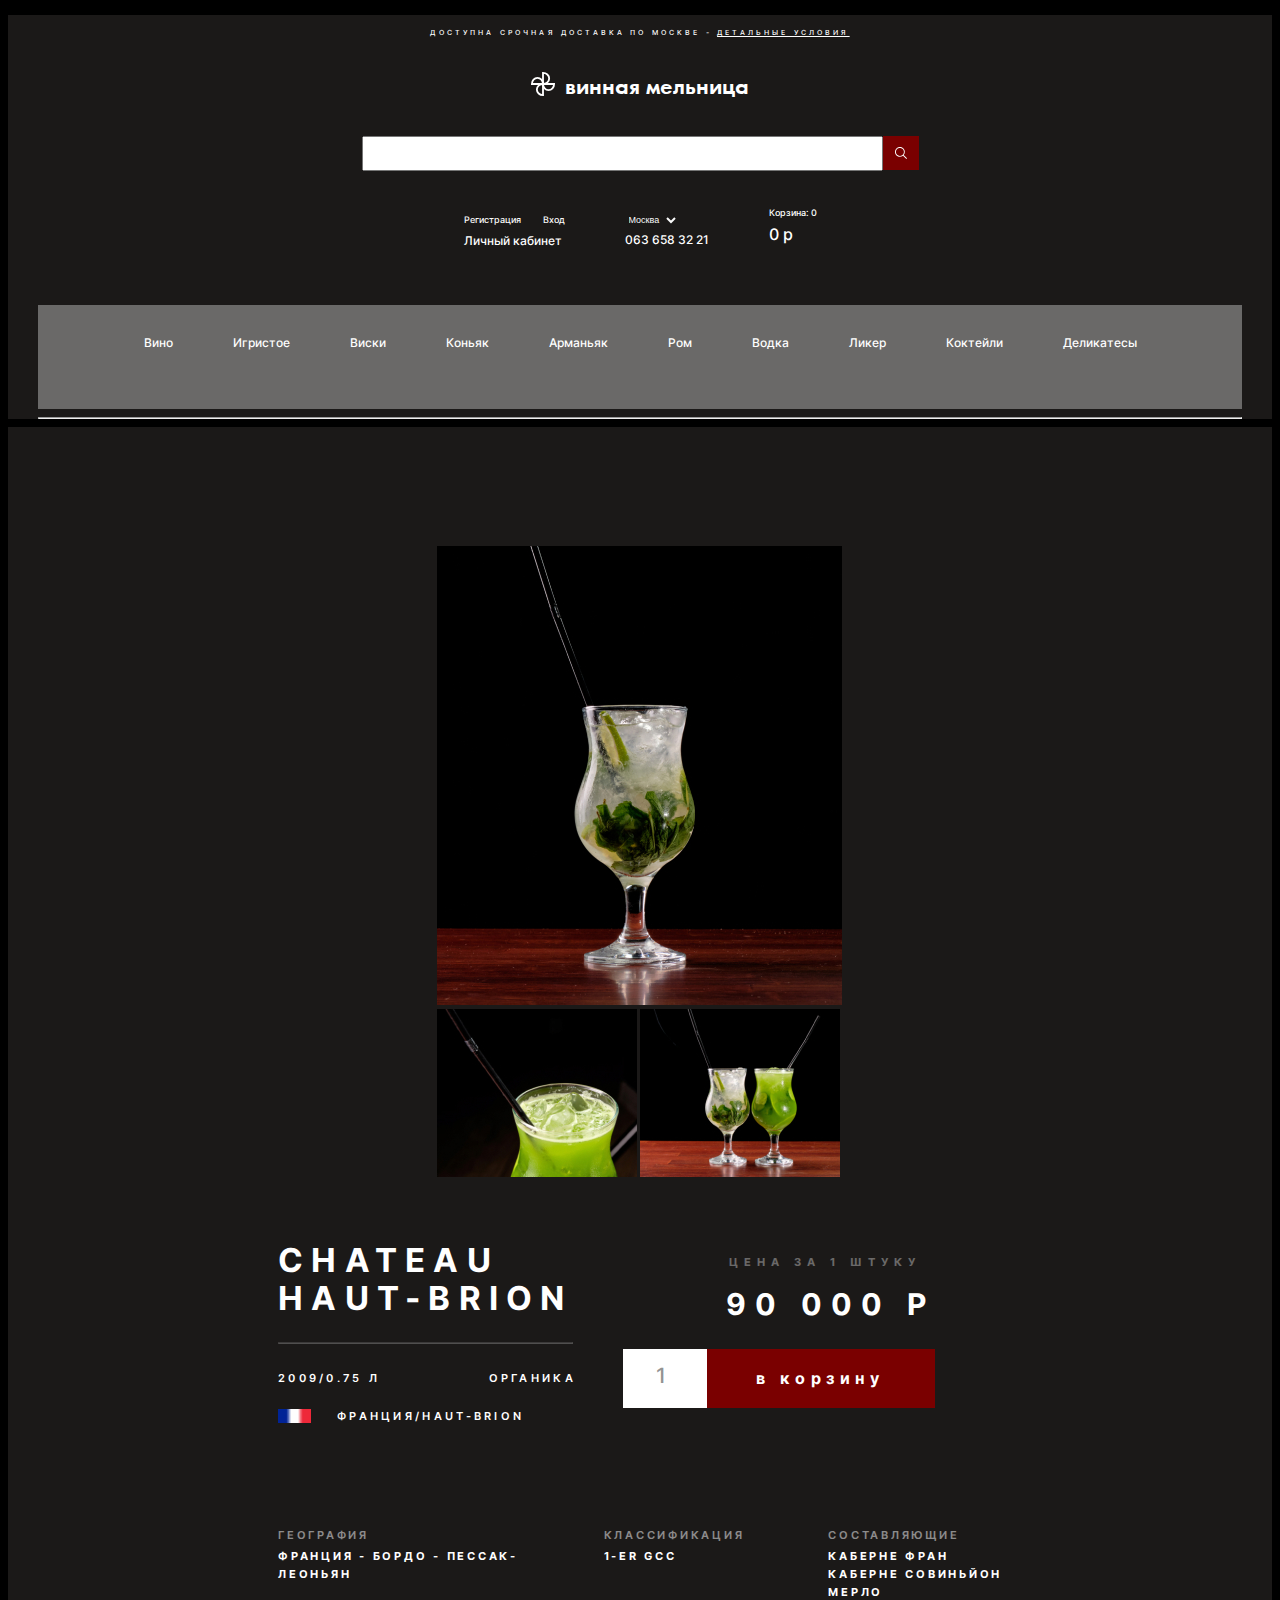
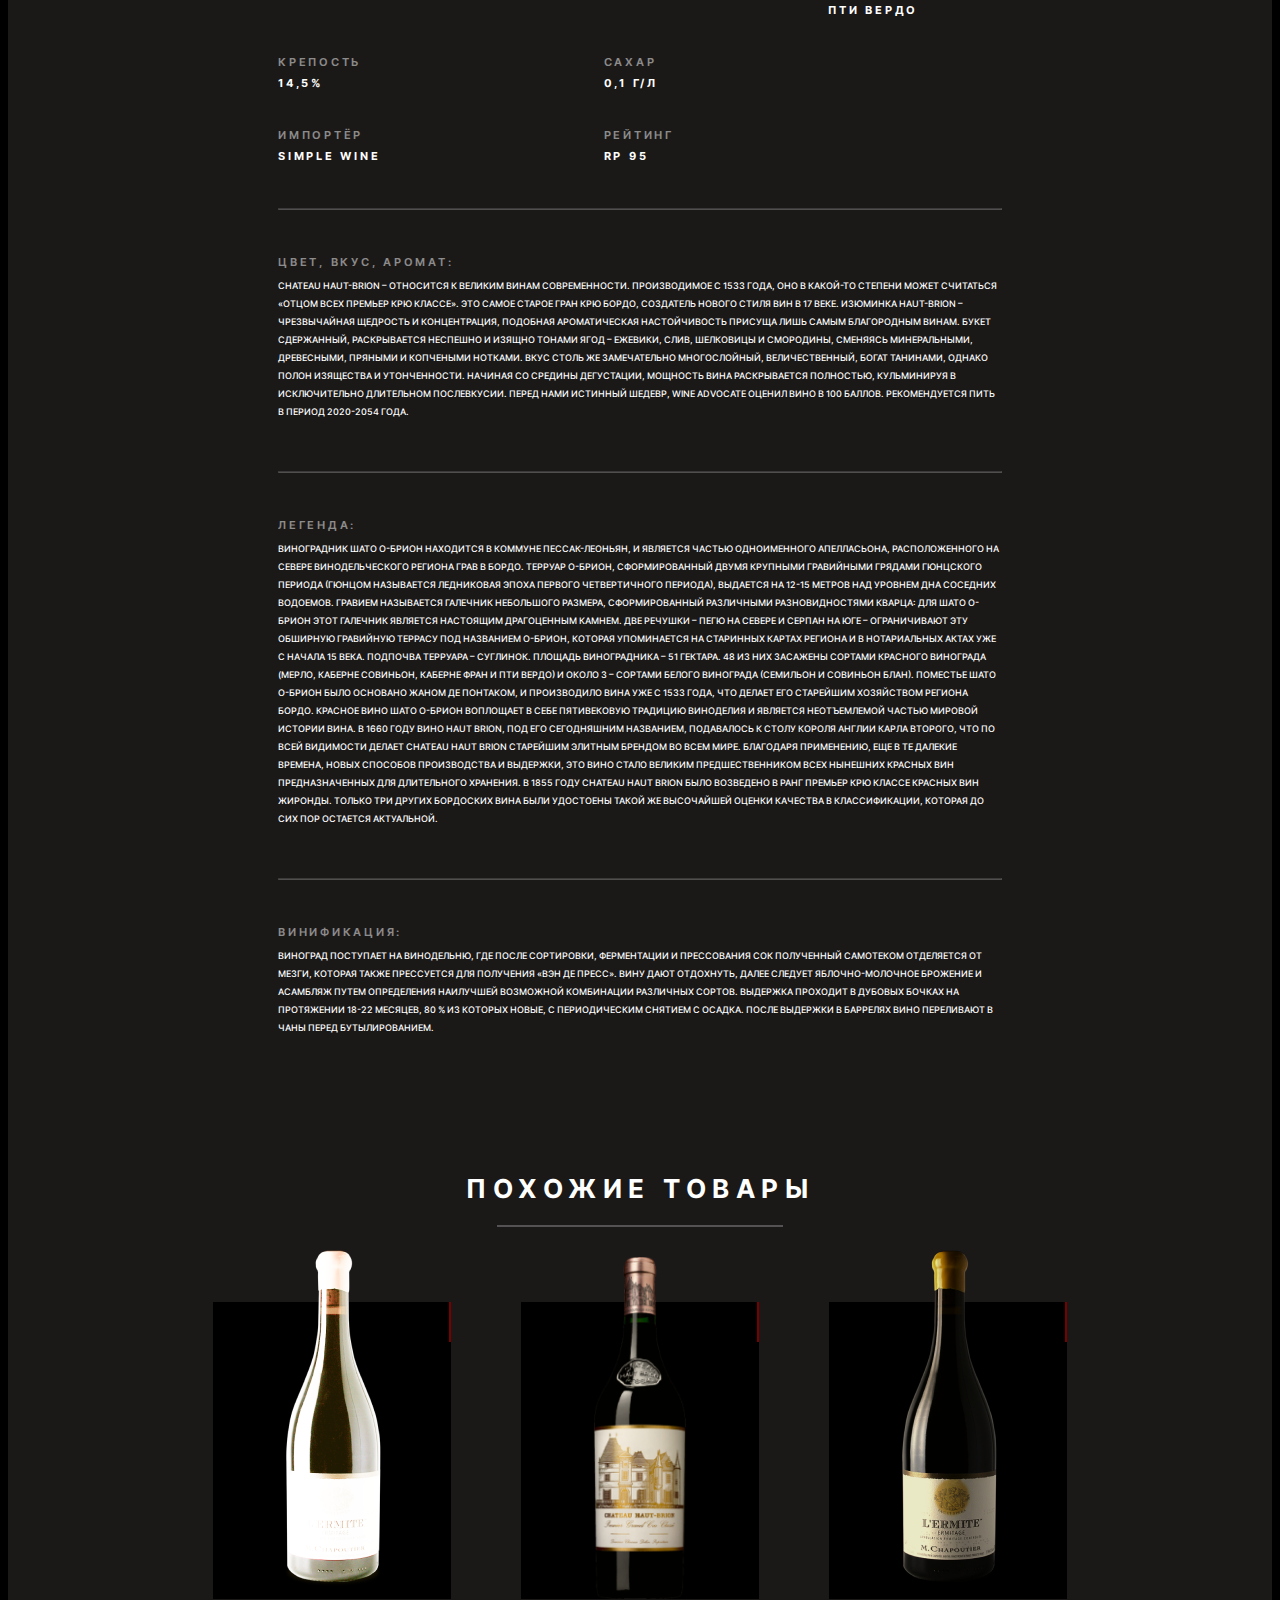
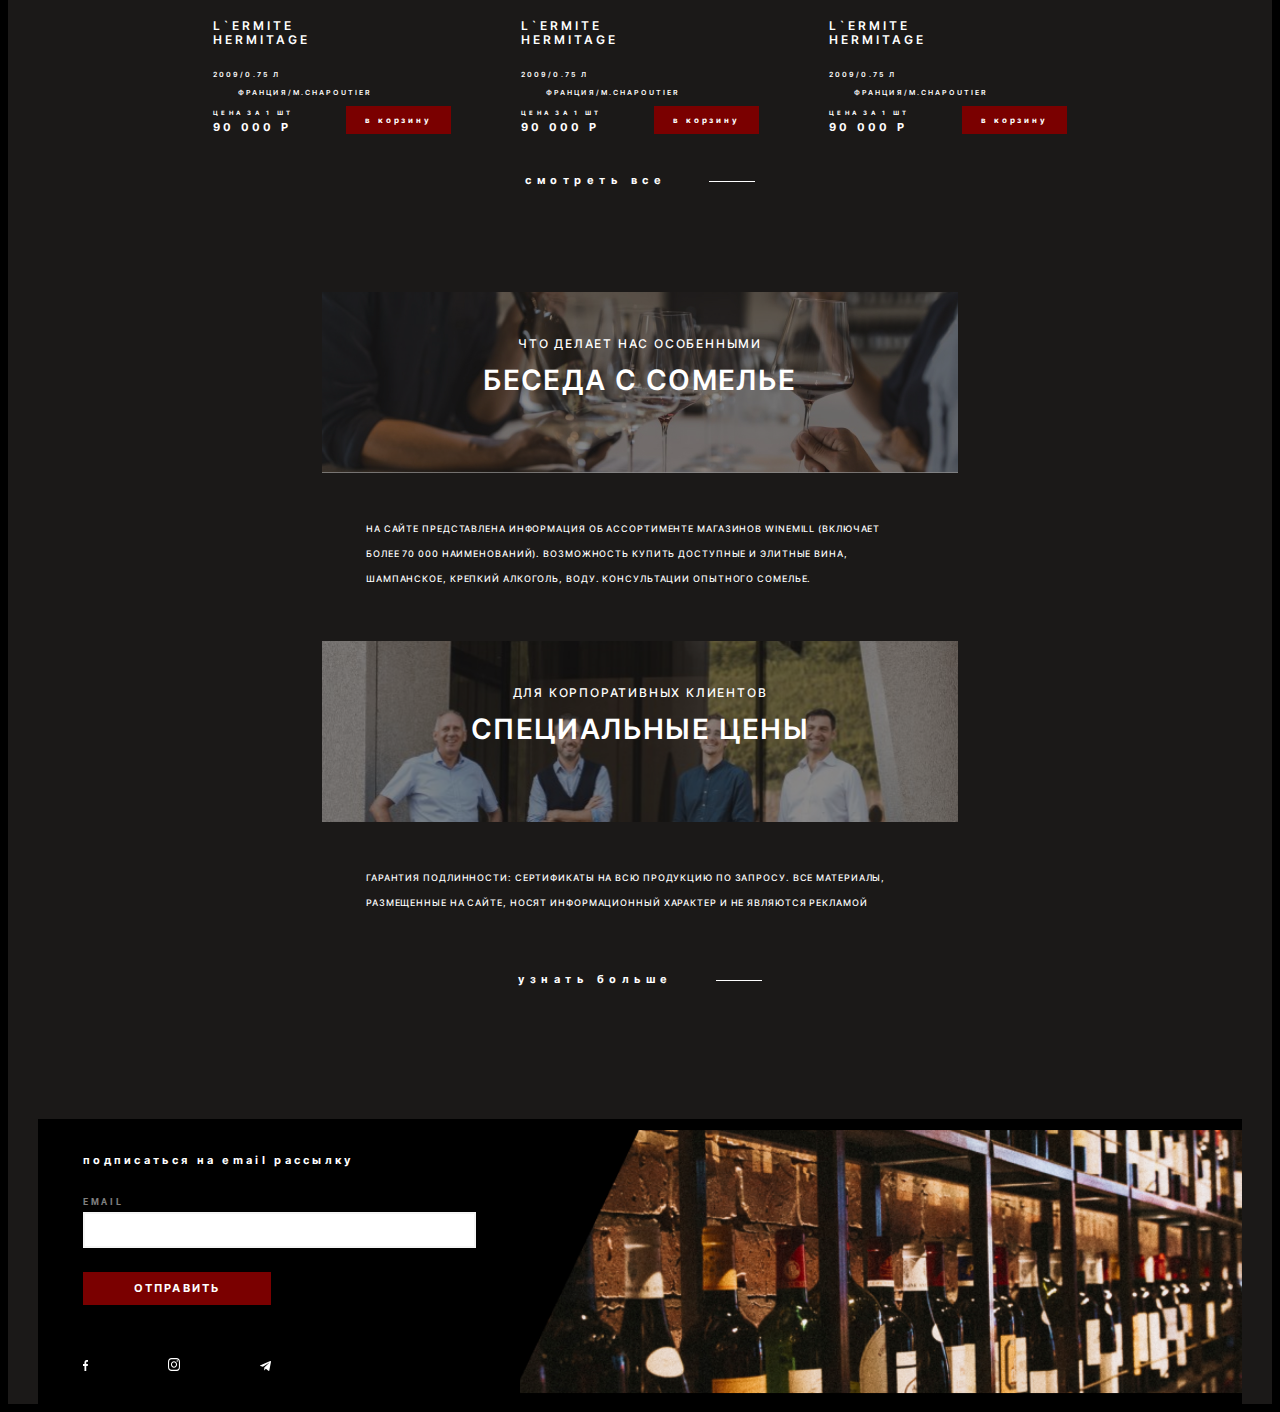
==== commit 95e2a9a7: "9" ====
--- a/index.html
+++ b/index.html
@@ -103,14 +103,14 @@
                     <div class="product__img">
                         <ul class="product__img-list">
                             <li class="product__img-item">
-                                <img src="/images/product-frontview1.jpg" data-fancybox="single" alt="front view image">
+                                <img src="images/product-frontview1.jpg" data-fancybox="single" alt="front view image">
                             </li>
                             <li class="product__img-item">
-                                <img src="/images/product-enlargeview1.jpg" data-fancybox="single"
+                                <img src="images/product-enlargeview1.jpg" data-fancybox="single"
                                     alt="enlarge view image">
                             </li>
                             <li class="product__img-item">
-                                <img src="/images/product-bothview1.jpg" data-fancybox="single"
+                                <img src="images/product-bothview1.jpg" data-fancybox="single"
                                     alt="both glass view image">
                             </li>
                         </ul>
@@ -294,7 +294,7 @@
                     <li class="similar__item">
                         <a class="content-link" href="#">
                             <div class="content-link__img">
-                                <img src="/images/wine-Dry.png" alt="wine Dry">
+                                <img src="images/wine-Dry.png" alt="wine Dry">
                             </div>
                             <div class="content-link__description">
                                 <h2 class="content-link__title">
@@ -318,7 +318,7 @@
                     <li class="similar__item">
                         <a class="content-link" href="#">
                             <div class="content-link__img">
-                                <img src="/images/wine-Brot.png" alt="wine Brot">
+                                <img src="images/wine-Brot.png" alt="wine Brot">
                             </div>
                             <div class="content-link__description">
                                 <h2 class="content-link__title">
@@ -342,7 +342,7 @@
                     <li class="similar__item">
                         <a class="content-link" href="#">
                             <div class="content-link__img">
-                                <img src="/images/wine1.png" alt="wine Dessert">
+                                <img src="images/wine1.png" alt="wine Dessert">
                             </div>
                             <div class="content-link__description">
                                 <h2 class="content-link__title">
@@ -368,7 +368,7 @@
                     <li class="similar__item">
                         <a class="content-link" href="#">
                             <div class="content-link__img">
-                                <img src="/images/wine1.png" alt="wine Dessert">
+                                <img src="images/wine1.png" alt="wine Dessert">
                             </div>
                             <div class="content-link__description">
                                 <h2 class="content-link__title">
@@ -392,7 +392,7 @@
                     <li class="similar__item">
                         <a class="content-link" href="#">
                             <div class="content-link__img">
-                                <img src="/images/wine-Brot.png" alt="wine Brot">
+                                <img src="images/wine-Brot.png" alt="wine Brot">
                             </div>
                             <div class="content-link__description">
                                 <h2 class="content-link__title">
@@ -416,7 +416,7 @@
                     <li class="similar__item">
                         <a class="content-link" href="#">
                             <div class="content-link__img">
-                                <img src="/images/wine-Dry.png" alt="wine Dry">
+                                <img src="images/wine-Dry.png" alt="wine Dry">
                             </div>
                             <div class="content-link__description">
                                 <h2 class="content-link__title">
@@ -446,7 +446,7 @@
                 <ul class="services__wrapper services__list">
                     <li class="services__list-item">
                         <a class="services__list-link " href="#">
-                            <img src="/images/services-list-item1.jpg" alt="services image 1">
+                            <img src="images/services-list-item1.jpg" alt="services image 1">
                             <h2 class="services__list-title">
                                 <span class="services__list-subtitle">что делает нас особенными</span>
                                 беседа с сомелье
@@ -462,7 +462,7 @@
                     </li>
                     <li class="services__list-item">
                         <a class="services__list-link" href="#">
-                            <img src="/images/services-list-item2.jpg" alt="services image 2">
+                            <img src="images/services-list-item2.jpg" alt="services image 2">
                             <h2 class="services__list-title">
                                 <span class="services__list-subtitle">для корпоративных клиентов</span>
                                 специальные цены
@@ -479,7 +479,7 @@
                 <ul class="services__wrapper services__list content-more content-more--active">
                     <li class="services__list-item">
                         <a class="services__list-link " href="#">
-                            <img src="/images/services-list-item1.jpg" alt="services image 1">
+                            <img src="images/services-list-item1.jpg" alt="services image 1">
                             <h2 class="services__list-title">
                                 <span class="services__list-subtitle">что делает нас особенными</span>
                                 беседа с сомелье
@@ -495,7 +495,7 @@
                     </li>
                     <li class="services__list-item">
                         <a class="services__list-link" href="#">
-                            <img src="/images/services-list-item2.jpg" alt="services image 2">
+                            <img src="images/services-list-item2.jpg" alt="services image 2">
                             <h2 class="services__list-title">
                                 <span class="services__list-subtitle">для корпоративных клиентов</span>
                                 специальные цены
@@ -563,7 +563,7 @@
 
 
     <script src="https://code.jquery.com/jquery-3.5.1.min.js"></script>
-    <script src="/js/plugins.js"></script>
+    <script src="js/plugins.js"></script>
     <script src="https://cdn.jsdelivr.net/npm/@fancyapps/ui/dist/fancybox.umd.js"></script>
     <script src="js/main.min.js"></script>
 </body>
--- a/css/style.css
+++ b/css/style.css
@@ -47,63 +47,63 @@
     font-weight: 400;
 }
 @font-face {
-    src: url("/fonts/Inter-Regular.woff2");
+    src: url("../fonts/Inter-Regular.woff2");
     font-family: 'Inter-Regular';
     font-weight: 400;
     font-style: normal;
     font-display: swap;
 }
 @font-face {
-    src: url("/fonts/Inter-Medium.woff2");
+    src: url("../fonts/Inter-Medium.woff2");
     font-family: 'Inter-Medium';
     font-weight: 500;
     font-style: normal;
     font-display: swap;
 }
 @font-face {
-    src: url("/fonts/Inter-SemiBold.woff2");
+    src: url("../fonts/Inter-SemiBold.woff2");
     font-family: 'Inter-SemiBold';
     font-weight: 600;
     font-style: normal;
     font-display: swap;
 }
 @font-face {
-    src: url("/fonts/Inter-Bold.woff2");
+    src: url("../fonts/Inter-Bold.woff2");
     font-family: 'Inter-Bold';
     font-weight: 700;
     font-style: normal;
     font-display: swap;
 }
 @font-face {
-    src: url("/fonts/Inter-ExtraBold.woff2");
+    src: url("../fonts/Inter-ExtraBold.woff2");
     font-family: 'Inter-ExtraBold';
     font-weight: 800;
     font-style: normal;
     font-display: swap;
 }
 @font-face {
-    src: url("/fonts/Roboto-Medium.woff2");
+    src: url("../fonts/Roboto-Medium.woff2");
     font-family: 'Roboto-Medium';
     font-weight: 500;
     font-style: normal;
     font-display: swap;
 }
 @font-face {
-    src: url("/fonts/Roboto-Bold.woff2");
+    src: url("../fonts/Roboto-Bold.woff2");
     font-family: 'Roboto-Bold';
     font-weight: 700;
     font-style: normal;
     font-display: swap;
 }
 @font-face {
-    src: url("/fonts/FuturaDemic.woff2");
+    src: url("../fonts/FuturaDemic.woff2");
     font-family: 'FuturaDemic';
     font-weight: 600;
     font-style: normal;
     font-display: swap;
 }
 @font-face {
-    src: url("/fonts/AlexBrush-Regular.woff2");
+    src: url("../fonts/AlexBrush-Regular.woff2");
     font-family: 'AlexBrush-Regular';
     font-weight: 400;
     font-style: normal;
@@ -428,7 +428,7 @@
     content: "";
     background-size: cover;
     background-repeat: no-repeat;
-    background-image: url("/images/subtitle-img.jpg");
+    background-image: url("../images/subtitle-img.jpg");
     left: 0;
     top: 50%;
     -webkit-transform: translateY(-50%);
@@ -817,7 +817,7 @@
 .header__logo::before {
     position: absolute;
     content: "";
-    background-image: url("/images/icons/logo-icon.svg");
+    background-image: url("../images/icons/logo-icon.svg");
     width: 24px;
     height: 24px;
     background-size: cover;
@@ -864,7 +864,7 @@
 .header__search-btn::before {
     position: absolute;
     content: "";
-    background-image: url("/images/icons/search-icon.svg");
+    background-image: url("../images/icons/search-icon.svg");
     width: 12px;
     height: 12px;
     background-size: cover;
@@ -1062,7 +1062,7 @@
 }
 .slider {
     margin-bottom: 6px;
-    background-image: url("/images/slider-bg.jpg");
+    background-image: url("images/slider-bg.jpg");
     background-repeat: no-repeat;
     background-size: cover;
     width: 100%;
@@ -1196,7 +1196,7 @@
     -webkit-transition: background-size 0.4s ease-in;
     -o-transition: background-size 0.4s ease-in;
     transition: background-size 0.4s ease-in;
-    background-image: url("/images/services-img1.jpg");
+    background-image: url("images/services-img1.jpg");
     opacity: 0.6;
     width: 100%;
     height: 100%}
@@ -1215,7 +1215,7 @@
     -webkit-transition: background-size 0.4s ease-in;
     -o-transition: background-size 0.4s ease-in;
     transition: background-size 0.4s ease-in;
-    background-image: url("/images/services-img2.jpg");
+    background-image: url("images/services-img2.jpg");
     opacity: 0.6;
     width: 100%;
     height: 100%}
@@ -1234,7 +1234,7 @@
     -webkit-transition: background-size 0.4s ease-in;
     -o-transition: background-size 0.4s ease-in;
     transition: background-size 0.4s ease-in;
-    background-image: url("/images/services-img3.jpg");
+    background-image: url("images/services-img3.jpg");
     opacity: 0.6;
     width: 100%;
     height: 100%}
@@ -1476,7 +1476,7 @@
 .products__content-select::after {
     position: absolute;
     content: "";
-    background-image: url("/images/icons/content-filter-icons.svg");
+    background-image: url("images/icons/content-filter-icons.svg");
     width: 7px;
     height: 6px;
     right: 0;
@@ -1583,7 +1583,7 @@
     transform: translateY(-50%);
     width: 14px;
     height: 6px;
-    background-image: url("/images/subtitle-img.jpg");
+    background-image: url("images/subtitle-img.jpg");
 }
 .content-link__price {
     font-size: 6px;
@@ -1607,7 +1607,7 @@
 }
 .help__preview {
     margin-bottom: 50px;
-    background-image: url("/images/help-bg.jpg");
+    background-image: url("images/help-bg.jpg");
     min-height: 285px;
     max-width: 100%;
     background-size: cover;
@@ -1658,7 +1658,7 @@
 .mail-product::after {
     position: absolute;
     content: "";
-    background-image: url("/images/mail-product.png");
+    background-image: url("../images/mail-product.png");
     min-height: 285px;
     right: 0;
     top: 0;
@@ -1675,7 +1675,7 @@
 .mail-main::after {
     position: absolute;
     content: "";
-    background-image: url("/images/mail-bg.png");
+    background-image: url("images/mail-bg.png");
     min-height: 285px;
     right: 0;
     top: 0;
